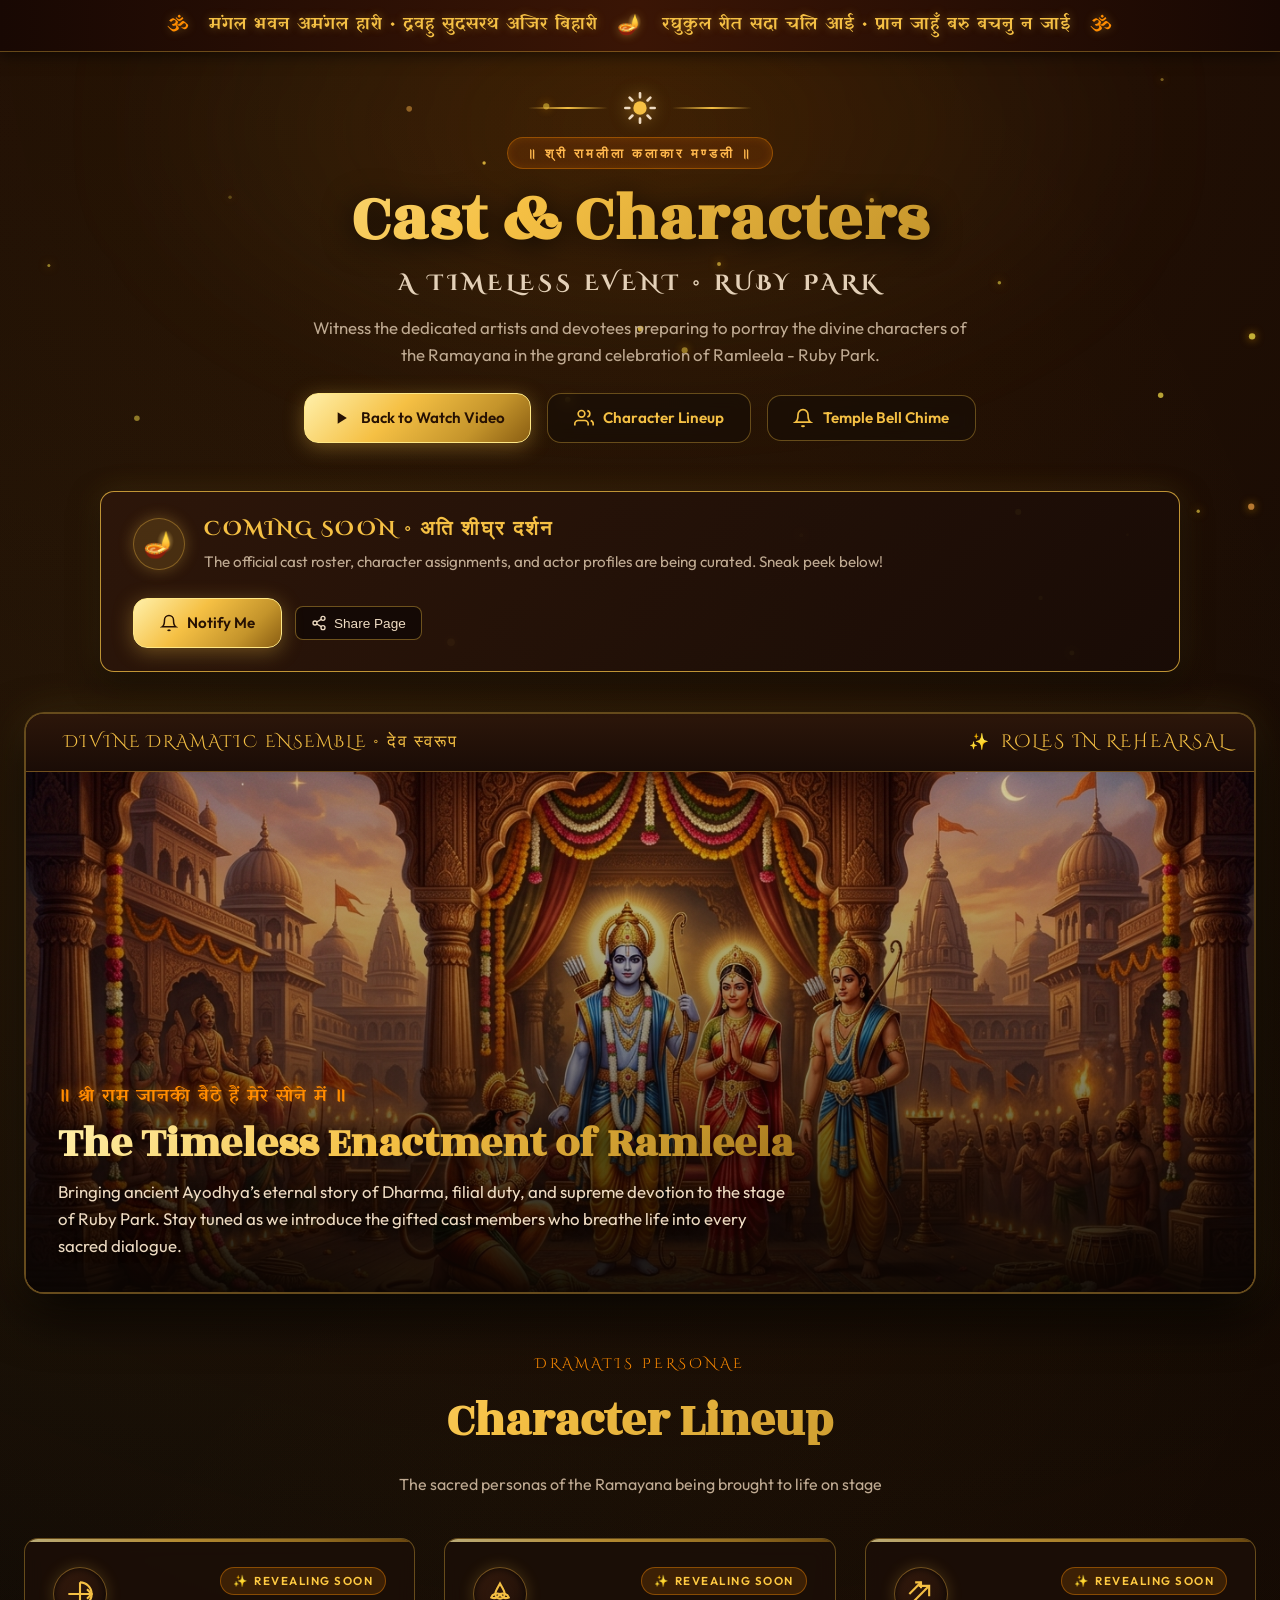
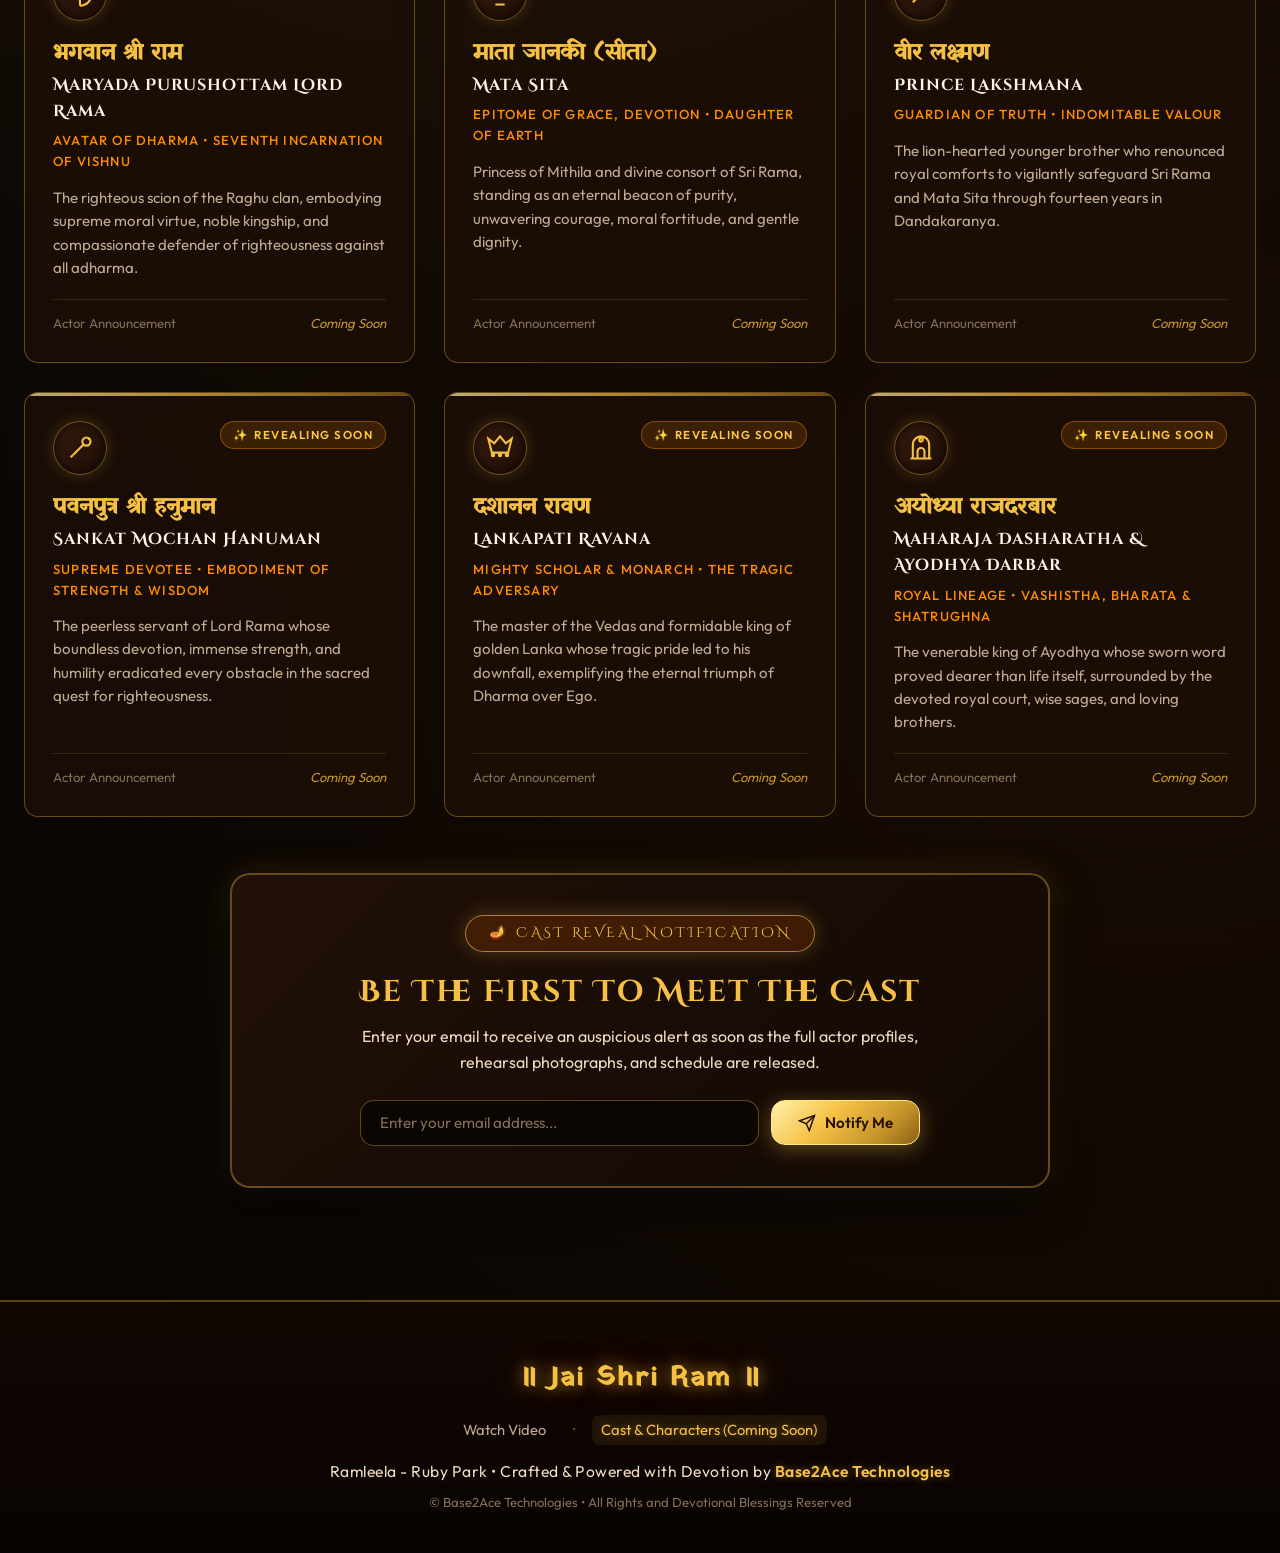
==== cast.html @ 51e4d9da "Include cast.html and cast preview teaser asset" ====
<!DOCTYPE html>
<html lang="en">
<head>
  <meta charset="UTF-8">
  <meta name="viewport" content="width=device-width, initial-scale=1.0">
  <title>Cast &amp; Characters - Coming Soon | Ramleela - Ruby Park</title>
  <meta name="description" content="Discover the divine cast and characters of Ramleela - Ruby Park. Coming soon with artist profiles, character roles, and theatrical enactments.">
  
  <!-- Google Fonts Preconnect -->
  <link rel="preconnect" href="https://fonts.googleapis.com">
  <link rel="preconnect" href="https://fonts.gstatic.com" crossorigin>
  <link href="https://fonts.googleapis.com/css2?family=Cinzel+Decorative:wght@700;900&family=Outfit:wght@300;400;500;600;700&family=Rozha+One&family=Yatra+One&display=swap" rel="stylesheet">
  
  <link rel="stylesheet" href="styles.css">
  <link rel="icon" href="data:image/svg+xml,<svg xmlns=%22http://www.w3.org/2000/svg%22 viewBox=%220 0 100 100%22><text y=%22.9em%22 font-size=%2290%22>🪔</text></svg>">
</head>
<body class="cast-page-body">

  <!-- Floating Sacred Canvas for Diya Embers & Sparkles -->
  <canvas id="particles-canvas"></canvas>
  <div class="ambient-glow"></div>

  <!-- Auspicious Vedic Top Ticker -->
  <div class="sacred-ticker-banner">
    <div class="sacred-ticker-content">
      <span class="sacred-symbol">ॐ</span>
      <span>मंगल भवन अमंगल हारी • द्रवहु सुदसरथ अजिर बिहारी</span>
      <span class="sacred-symbol">🪔</span>
      <span>रघुकुल रीत सदा चलि आई • प्रान जाहुँ बरु बचनु न जाई</span>
      <span class="sacred-symbol">ॐ</span>
    </div>
  </div>

  <!-- Main Site Header -->
  <header class="site-header" id="site-header">
    <div class="container">
      <div class="header-ornament-top">
        <span class="ornament-line"></span>
        <svg class="ornament-sun" viewBox="0 0 24 24">
          <circle cx="12" cy="12" r="5" />
          <path d="M12 1v3M12 20v3M4.22 4.22l2.12 2.12M17.66 17.66l2.12 2.12M1 12h3M20 12h3M4.22 19.78l2.12-2.12M17.66 6.34l2.12-2.12" stroke="currentColor" stroke-width="2" stroke-linecap="round"/>
        </svg>
        <span class="ornament-line"></span>
      </div>

      <div class="era-badge">॥ श्री रामलीला कलाकार मण्डली ॥</div>
      <h1 class="main-title">Cast &amp; Characters</h1>
      <h2 class="main-subtitle">A TIMELESS EVENT • RUBY PARK</h2>

      <p class="header-description">
        Witness the dedicated artists and devotees preparing to portray the divine characters of the Ramayana in the grand celebration of Ramleela - Ruby Park.
      </p>

      <div class="header-quick-actions">
        <a href="index.html" class="btn btn-primary-gold" id="btn-hero-watch" title="Back to Video Stream">
          <svg width="20" height="20" viewBox="0 0 24 24" fill="currentColor">
            <path d="M8 5v14l11-7z"/>
          </svg>
          Back to Watch Video
        </a>
        <a href="#character-grid" class="btn btn-outline-gold" id="btn-hero-characters">
          <svg width="20" height="20" viewBox="0 0 24 24" fill="none" stroke="currentColor" stroke-width="2">
            <path d="M17 21v-2a4 4 0 0 0-4-4H5a4 4 0 0 0-4 4v2"/>
            <circle cx="9" cy="7" r="4"/>
            <path d="M23 21v-2a4 4 0 0 0-3-3.87"/>
            <path d="M16 3.13a4 4 0 0 1 0 7.75"/>
          </svg>
          Character Lineup
        </a>
        <button class="btn btn-outline-gold" id="btn-temple-bell" title="Play Temple Bell Chime">
          <svg width="20" height="20" viewBox="0 0 24 24" fill="none" stroke="currentColor" stroke-width="2">
            <path d="M18 8A6 6 0 0 0 6 8c0 7-3 9-3 9h18s-3-2-3-9"/>
            <path d="M13.73 21a2 2 0 0 1-3.46 0"/>
          </svg>
          Temple Bell Chime
        </button>
      </div>
    </div>
  </header>

  <!-- Main Content Area -->
  <main class="cast-page-section">
    <div class="container">

      <!-- Coming Soon Status Callout -->
      <div class="cast-status-callout">
        <div class="cast-status-info">
          <div class="cast-status-icon">🪔</div>
          <div class="cast-status-text">
            <h3>COMING SOON • अति शीघ्र दर्शन</h3>
            <p>The official cast roster, character assignments, and actor profiles are being curated. Sneak peek below!</p>
          </div>
        </div>
        <div class="cast-status-actions">
          <a href="#notify-section" class="btn btn-primary-gold" id="btn-status-notify">
            <svg width="18" height="18" viewBox="0 0 24 24" fill="none" stroke="currentColor" stroke-width="2">
              <path d="M18 8A6 6 0 0 0 6 8c0 7-3 9-3 9h18s-3-2-3-9"/>
              <path d="M13.73 21a2 2 0 0 1-3.46 0"/>
            </svg>
            Notify Me
          </a>
          <button class="control-btn" id="btn-share-cast" title="Share Cast Page">
            <svg width="16" height="16" viewBox="0 0 24 24" fill="none" stroke="currentColor" stroke-width="2">
              <circle cx="18" cy="5" r="3"/>
              <circle cx="6" cy="12" r="3"/>
              <circle cx="18" cy="19" r="3"/>
              <line x1="8.59" y1="13.51" x2="15.42" y2="17.49"/>
              <line x1="15.41" y1="6.51" x2="8.59" y2="10.49"/>
            </svg>
            Share Page
          </button>
        </div>
      </div>

      <!-- Grand Cast Teaser Mandap Showcase -->
      <section class="cast-showcase-container">
        <!-- Mandap Carved Arch Border Top -->
        <div class="cast-showcase-header">
          <div class="cast-stage-title-wrap">
            <span class="live-dot"></span>
            <span class="cast-stage-badge">DIVINE DRAMATIC ENSEMBLE • देव स्वरूप</span>
          </div>
          <div class="mandap-badge">
            <span class="badge-sparkle">✨</span>
            <span class="mandap-title">ROLES IN REHEARSAL</span>
          </div>
        </div>

        <!-- Banner Frame with Generated Artwork -->
        <div class="cast-banner-frame">
          <img 
            src="assets/images/ramleela-cast-teaser.jpg" 
            alt="Ramleela - Ruby Park Divine Cast Presentation" 
            class="cast-hero-image"
            id="cast-hero-img"
            loading="eager"
          >
          <div class="cast-banner-overlay">
            <div class="cast-banner-content">
              <span class="cast-banner-tag">॥ श्री राम जानकी बैठे हैं मेरे सीने में ॥</span>
              <h2 class="cast-banner-heading">The Timeless Enactment of Ramleela</h2>
              <p class="cast-banner-desc">
                Bringing ancient Ayodhya’s eternal story of Dharma, filial duty, and supreme devotion to the stage of Ruby Park. Stay tuned as we introduce the gifted cast members who breathe life into every sacred dialogue.
              </p>
            </div>
          </div>
        </div>
      </section>

      <!-- Section Title for Characters -->
      <div class="section-head" id="character-grid">
        <span class="section-tag">DRAMATIS PERSONAE</span>
        <h2 class="section-title">Character Lineup</h2>
        <p class="section-subtitle">
          The sacred personas of the Ramayana being brought to life on stage
        </p>
      </div>

      <!-- Character Teaser Cards Grid -->
      <div class="character-grid">

        <!-- Character 1: Sri Rama -->
        <article class="character-card">
          <div>
            <div class="character-card-head">
              <div class="character-icon-medallion" title="Kodanda Bow &amp; Divine Sun">
                <svg width="28" height="28" viewBox="0 0 24 24" fill="none" stroke="currentColor" stroke-width="1.8">
                  <!-- Bow and Arrow -->
                  <path d="M12 2a10 10 0 0 1 0 20"/>
                  <line x1="12" y1="2" x2="12" y2="22"/>
                  <line x1="2" y1="12" x2="22" y2="12"/>
                  <polyline points="18 8 22 12 18 16"/>
                </svg>
              </div>
              <span class="character-badge-revealing">
                <span class="badge-sparkle">✨</span>
                Revealing Soon
              </span>
            </div>

            <h3 class="character-devanagari-title">भगवान श्री राम</h3>
            <h4 class="character-english-name">Maryada Purushottam Lord Rama</h4>
            <div class="character-role">Avatar of Dharma &bull; Seventh Incarnation of Vishnu</div>

            <p class="character-desc">
              The righteous scion of the Raghu clan, embodying supreme moral virtue, noble kingship, and compassionate defender of righteousness against all adharma.
            </p>
          </div>

          <div class="character-footer">
            <span>Actor Announcement</span>
            <span>Coming Soon</span>
          </div>
        </article>

        <!-- Character 2: Mata Sita -->
        <article class="character-card">
          <div>
            <div class="character-card-head">
              <div class="character-icon-medallion" title="Divine Lotus &amp; Royal Diadem">
                <svg width="28" height="28" viewBox="0 0 24 24" fill="none" stroke="currentColor" stroke-width="1.8">
                  <!-- Lotus icon -->
                  <path d="M12 3c-1.5 3-4 6-4 9a4 4 0 0 0 8 0c0-3-2.5-6-4-9z"/>
                  <path d="M12 12c-3-1-6.5 0-7.5 3 2.5 1 5.5.5 7.5-3z"/>
                  <path d="M12 12c3-1 6.5 0 7.5 3-2.5 1-5.5.5-7.5-3z"/>
                  <path d="M8 21h8"/>
                </svg>
              </div>
              <span class="character-badge-revealing">
                <span class="badge-sparkle">✨</span>
                Revealing Soon
              </span>
            </div>

            <h3 class="character-devanagari-title">माता जानकी (सीता)</h3>
            <h4 class="character-english-name">Mata Sita</h4>
            <div class="character-role">Epitome of Grace, Devotion &bull; Daughter of Earth</div>

            <p class="character-desc">
              Princess of Mithila and divine consort of Sri Rama, standing as an eternal beacon of purity, unwavering courage, moral fortitude, and gentle dignity.
            </p>
          </div>

          <div class="character-footer">
            <span>Actor Announcement</span>
            <span>Coming Soon</span>
          </div>
        </article>

        <!-- Character 3: Veer Lakshmana -->
        <article class="character-card">
          <div>
            <div class="character-card-head">
              <div class="character-icon-medallion" title="Radiant Quiver &amp; Arrows">
                <svg width="28" height="28" viewBox="0 0 24 24" fill="none" stroke="currentColor" stroke-width="1.8">
                  <!-- Twin arrows / valour -->
                  <line x1="5" y1="19" x2="19" y2="5"/>
                  <polyline points="10 5 19 5 19 14"/>
                  <line x1="2" y1="12" x2="12" y2="2"/>
                  <polyline points="7 2 12 2 12 7"/>
                </svg>
              </div>
              <span class="character-badge-revealing">
                <span class="badge-sparkle">✨</span>
                Revealing Soon
              </span>
            </div>

            <h3 class="character-devanagari-title">वीर लक्ष्मण</h3>
            <h4 class="character-english-name">Prince Lakshmana</h4>
            <div class="character-role">Guardian of Truth &bull; Indomitable Valour</div>

            <p class="character-desc">
              The lion-hearted younger brother who renounced royal comforts to vigilantly safeguard Sri Rama and Mata Sita through fourteen years in Dandakaranya.
            </p>
          </div>

          <div class="character-footer">
            <span>Actor Announcement</span>
            <span>Coming Soon</span>
          </div>
        </article>

        <!-- Character 4: Sankat Mochan Hanuman -->
        <article class="character-card">
          <div>
            <div class="character-card-head">
              <div class="character-icon-medallion" title="Gada (Sacred Mace)">
                <svg width="28" height="28" viewBox="0 0 24 24" fill="none" stroke="currentColor" stroke-width="1.8">
                  <!-- Gada mace -->
                  <line x1="6" y1="18" x2="15" y2="9"/>
                  <circle cx="17.5" cy="6.5" r="3.5"/>
                  <path d="M4 20l2-2"/>
                  <path d="M19 5l1.5-1.5"/>
                </svg>
              </div>
              <span class="character-badge-revealing">
                <span class="badge-sparkle">✨</span>
                Revealing Soon
              </span>
            </div>

            <h3 class="character-devanagari-title">पवनपुत्र श्री हनुमान</h3>
            <h4 class="character-english-name">Sankat Mochan Hanuman</h4>
            <div class="character-role">Supreme Devotee &bull; Embodiment of Strength &amp; Wisdom</div>

            <p class="character-desc">
              The peerless servant of Lord Rama whose boundless devotion, immense strength, and humility eradicated every obstacle in the sacred quest for righteousness.
            </p>
          </div>

          <div class="character-footer">
            <span>Actor Announcement</span>
            <span>Coming Soon</span>
          </div>
        </article>

        <!-- Character 5: Lankapati Ravana -->
        <article class="character-card">
          <div>
            <div class="character-card-head">
              <div class="character-icon-medallion" title="Crown &amp; Ten Heads of Power">
                <svg width="28" height="28" viewBox="0 0 24 24" fill="none" stroke="currentColor" stroke-width="1.8">
                  <!-- Crown -->
                  <path d="M2 4l3 12h14l3-12-5 4-5-6-5 6-5-4z"/>
                  <circle cx="12" cy="18" r="1"/>
                  <circle cx="6" cy="18" r="1"/>
                  <circle cx="18" cy="18" r="1"/>
                </svg>
              </div>
              <span class="character-badge-revealing">
                <span class="badge-sparkle">✨</span>
                Revealing Soon
              </span>
            </div>

            <h3 class="character-devanagari-title">दशानन रावण</h3>
            <h4 class="character-english-name">Lankapati Ravana</h4>
            <div class="character-role">Mighty Scholar &amp; Monarch &bull; The Tragic Adversary</div>

            <p class="character-desc">
              The master of the Vedas and formidable king of golden Lanka whose tragic pride led to his downfall, exemplifying the eternal triumph of Dharma over Ego.
            </p>
          </div>

          <div class="character-footer">
            <span>Actor Announcement</span>
            <span>Coming Soon</span>
          </div>
        </article>

        <!-- Character 6: Maharaja Dasharatha & Ayodhya Darbar -->
        <article class="character-card">
          <div>
            <div class="character-card-head">
              <div class="character-icon-medallion" title="Ayodhya Throne &amp; Sages">
                <svg width="28" height="28" viewBox="0 0 24 24" fill="none" stroke="currentColor" stroke-width="1.8">
                  <!-- Throne / Palace arch -->
                  <path d="M3 21h18"/>
                  <path d="M5 21V9a7 7 0 0 1 14 0v12"/>
                  <path d="M9 21v-6a3 3 0 0 1 6 0v6"/>
                  <circle cx="12" cy="5" r="1.5"/>
                </svg>
              </div>
              <span class="character-badge-revealing">
                <span class="badge-sparkle">✨</span>
                Revealing Soon
              </span>
            </div>

            <h3 class="character-devanagari-title">अयोध्या राजदरबार</h3>
            <h4 class="character-english-name">Maharaja Dasharatha &amp; Ayodhya Darbar</h4>
            <div class="character-role">Royal Lineage &bull; Vashistha, Bharata &amp; Shatrughna</div>

            <p class="character-desc">
              The venerable king of Ayodhya whose sworn word proved dearer than life itself, surrounded by the devoted royal court, wise sages, and loving brothers.
            </p>
          </div>

          <div class="character-footer">
            <span>Actor Announcement</span>
            <span>Coming Soon</span>
          </div>
        </article>

      </div>

      <!-- Stay Tuned & Notify Card -->
      <section class="cast-notify-section" id="notify-section">
        <div class="coming-soon-pill">
          <span class="badge-sparkle">🪔</span>
          CAST REVEAL NOTIFICATION
        </div>
        <h3 class="notify-title">Be The First To Meet The Cast</h3>
        <p class="notify-desc">
          Enter your email to receive an auspicious alert as soon as the full actor profiles, rehearsal photographs, and schedule are released.
        </p>

        <form class="notify-form" id="cast-notify-form">
          <input 
            type="email" 
            class="notify-input" 
            id="notify-email" 
            placeholder="Enter your email address..." 
            required
            aria-label="Email address for notification"
          >
          <button type="submit" class="btn btn-primary-gold" id="btn-submit-notify">
            <svg width="18" height="18" viewBox="0 0 24 24" fill="none" stroke="currentColor" stroke-width="2">
              <line x1="22" y1="2" x2="11" y2="13"/>
              <polygon points="22 2 15 22 11 13 2 9 22 2"/>
            </svg>
            Notify Me
          </button>
        </form>
      </section>

    </div>
  </main>

  <!-- Site Footer -->
  <footer class="site-footer">
    <div class="container">
      <div class="footer-shloka">
        ॥ Jai Shri Ram ॥
      </div>
      <div class="footer-links">
        <a href="index.html" class="footer-link">Watch Video</a>
        <span class="footer-link-divider">•</span>
        <a href="cast.html" class="footer-link active">Cast &amp; Characters (Coming Soon)</a>
      </div>
      <p class="footer-credits">
        Ramleela - Ruby Park • Crafted &amp; Powered with Devotion by <span class="footer-brand">Base2Ace Technologies</span>
      </p>
      <p class="footer-copyright">
        © Base2Ace Technologies • All Rights and Devotional Blessings Reserved
      </p>
    </div>
  </footer>

  <!-- Toast Feedback Popup -->
  <div class="toast-feedback" id="toast-feedback" role="alert" aria-live="assertive">
    <span class="toast-icon">🙏</span>
    <span class="toast-text" id="toast-message">Dhanyawad! You will be notified when the cast is announced.</span>
  </div>

  <script src="script.js"></script>
</body>
</html>
---- styles.css ----
/* ==========================================================================
   ANCIENT AYODHYA & RAMAYANA ERA THEME
   Visual Design System: Golden Vedic Temple, Sacred Saffron & Ancient Sandstone
   ========================================================================== */

@import url('https://fonts.googleapis.com/css2?family=Cinzel+Decorative:wght@700;900&family=Outfit:wght@300;400;500;600;700&family=Rozha+One&family=Yatra+One&display=swap');

:root {
  --font-divine: 'Rozha One', serif;
  --font-ancient: 'Cinzel Decorative', serif;
  --font-vedic: 'Yatra One', cursive;
  --font-body: 'Outfit', -apple-system, BlinkMacSystemFont, sans-serif;

  /* Color Palette */
  --bg-dark: #080503;
  --bg-deep: #0f0805;
  --bg-surface: #180d07;
  --bg-card: rgba(28, 15, 8, 0.85);
  --bg-card-hover: rgba(42, 22, 12, 0.95);

  --gold-glow: #ffd966;
  --gold-pure: #f5c044;
  --gold-deep: #c4942b;
  --gold-dark: #7a5814;
  --gold-grad: linear-gradient(135deg, #fff0aa 0%, #f5c044 40%, #c4942b 75%, #8a5e12 100%);
  --gold-grad-soft: linear-gradient(180deg, rgba(245, 192, 68, 0.15) 0%, rgba(196, 148, 43, 0.05) 100%);

  --saffron-bright: #ff8c00;
  --saffron-deep: #d85a00;
  --saffron-grad: linear-gradient(135deg, #ff9900 0%, #e65100 100%);

  --crimson: #9e1a1a;
  --crimson-glow: #dc2626;

  --text-divine: #fff5e4;
  --text-primary: #eedbc2;
  --text-secondary: #bfaa92;
  --text-muted: #826f58;

  --border-gold: rgba(245, 192, 68, 0.35);
  --border-gold-bright: rgba(245, 192, 68, 0.75);

  --shadow-gold: 0 10px 30px -10px rgba(245, 192, 68, 0.25);
  --shadow-divine: 0 0 50px rgba(255, 140, 0, 0.2);

  --radius-sm: 8px;
  --radius-md: 14px;
  --radius-lg: 20px;
  --radius-full: 9999px;

  --transition-fast: 0.2s cubic-bezier(0.4, 0, 0.2, 1);
  --transition-normal: 0.35s cubic-bezier(0.4, 0, 0.2, 1);
  --transition-slow: 0.6s cubic-bezier(0.16, 1, 0.3, 1);
}

/* Base Reset & Document */
*, *::before, *::after {
  box-sizing: border-box;
  margin: 0;
  padding: 0;
}

html {
  scroll-behavior: smooth;
  font-size: 16px;
  background-color: var(--bg-dark);
}

body {
  font-family: var(--font-body);
  color: var(--text-primary);
  background-color: var(--bg-dark);
  background-image: 
    radial-gradient(circle at 50% 0%, rgba(216, 90, 0, 0.15) 0%, transparent 60%),
    radial-gradient(circle at 10% 30%, rgba(245, 192, 68, 0.06) 0%, transparent 50%),
    radial-gradient(circle at 90% 70%, rgba(216, 90, 0, 0.08) 0%, transparent 50%),
    linear-gradient(rgba(10, 6, 4, 0.98), rgba(8, 5, 3, 0.99));
  min-height: 100vh;
  line-height: 1.6;
  overflow-x: hidden;
  position: relative;
}

/* Background Canvas for Diya Embers */
#particles-canvas {
  position: fixed;
  top: 0;
  left: 0;
  width: 100vw;
  height: 100vh;
  pointer-events: none;
  z-index: 0;
}

/* Ambient Sacred Glow overlay */
.ambient-glow {
  position: fixed;
  top: -10vw;
  left: 50%;
  transform: translateX(-50%);
  width: 80vw;
  height: 40vw;
  max-width: 1000px;
  background: radial-gradient(ellipse at center, rgba(255, 140, 0, 0.12) 0%, rgba(245, 192, 68, 0.04) 50%, transparent 80%);
  filter: blur(60px);
  pointer-events: none;
  z-index: 1;
}

/* Container */
.container {
  width: 100%;
  max-width: 1280px;
  margin: 0 auto;
  padding: 0 1.5rem;
  position: relative;
  z-index: 2;
}

/* ==========================================================================
   TOP SHLOKA BANNER (Sacred Vedic Chant)
   ========================================================================== */
.sacred-ticker-banner {
  background: linear-gradient(90deg, #180803 0%, #3a1505 50%, #180803 100%);
  border-bottom: 1px solid var(--border-gold);
  padding: 0.6rem 1rem;
  text-align: center;
  position: relative;
  z-index: 20;
  box-shadow: 0 2px 15px rgba(0, 0, 0, 0.6);
}

.sacred-ticker-content {
  display: flex;
  align-items: center;
  justify-content: center;
  gap: 1.2rem;
  font-family: var(--font-vedic);
  font-size: 1.05rem;
  color: var(--gold-pure);
  letter-spacing: 1px;
  text-shadow: 0 0 10px rgba(245, 192, 68, 0.4);
}

.sacred-symbol {
  color: var(--saffron-bright);
  font-size: 1.25rem;
  animation: pulseSymbol 2.5s infinite ease-in-out;
}

@keyframes pulseSymbol {
  0%, 100% { transform: scale(1); opacity: 0.8; }
  50% { transform: scale(1.2); opacity: 1; filter: drop-shadow(0 0 8px #ff9900); }
}

/* ==========================================================================
   SITE HEADER / HERO TITLE
   ========================================================================== */
.site-header {
  padding: 2.5rem 0 1.5rem;
  text-align: center;
  position: relative;
}

.header-ornament-top {
  display: flex;
  align-items: center;
  justify-content: center;
  gap: 1rem;
  margin-bottom: 0.8rem;
}

.ornament-line {
  height: 2px;
  width: 80px;
  background: linear-gradient(90deg, transparent, var(--gold-pure), transparent);
}

.ornament-sun {
  width: 32px;
  height: 32px;
  fill: var(--gold-pure);
  filter: drop-shadow(0 0 8px rgba(245, 192, 68, 0.6));
}

.era-badge {
  display: inline-block;
  font-family: var(--font-body);
  font-size: 0.8rem;
  text-transform: uppercase;
  letter-spacing: 3px;
  font-weight: 600;
  color: #ffb84d;
  background: rgba(216, 90, 0, 0.15);
  border: 1px solid rgba(255, 140, 0, 0.4);
  padding: 0.3rem 1.2rem;
  border-radius: var(--radius-full);
  margin-bottom: 0.75rem;
  box-shadow: inset 0 0 10px rgba(255, 140, 0, 0.15);
}

.main-title {
  font-family: var(--font-divine);
  font-size: clamp(2.4rem, 5.5vw, 4.2rem);
  line-height: 1.15;
  margin-bottom: 0.5rem;
  background: var(--gold-grad);
  -webkit-background-clip: text;
  -webkit-text-fill-color: transparent;
  filter: drop-shadow(0 4px 15px rgba(0, 0, 0, 0.8));
  letter-spacing: 1px;
}

.main-subtitle {
  font-family: var(--font-ancient);
  font-size: clamp(1rem, 2.2vw, 1.4rem);
  color: var(--text-primary);
  letter-spacing: 4px;
  text-transform: uppercase;
  margin-bottom: 0.8rem;
  opacity: 0.95;
}

.header-description {
  max-width: 680px;
  margin: 0 auto 1.5rem;
  font-size: 1.05rem;
  color: var(--text-secondary);
  line-height: 1.6;
}

.header-quick-actions {
  display: flex;
  align-items: center;
  justify-content: center;
  gap: 1rem;
  flex-wrap: wrap;
}

/* ==========================================================================
   BUTTONS & CONTROLS (Ancient Ornate Theme)
   ========================================================================== */
.btn {
  display: inline-flex;
  align-items: center;
  justify-content: center;
  gap: 0.6rem;
  padding: 0.75rem 1.6rem;
  border-radius: var(--radius-md);
  font-family: var(--font-body);
  font-size: 0.95rem;
  font-weight: 600;
  text-decoration: none;
  cursor: pointer;
  transition: all var(--transition-normal);
  border: none;
  outline: none;
  position: relative;
  overflow: hidden;
}

.btn-primary-gold {
  background: var(--gold-grad);
  color: #261103;
  box-shadow: 0 4px 20px rgba(245, 192, 68, 0.35);
  border: 1px solid #ffe885;
}

.btn-primary-gold:hover {
  transform: translateY(-2px);
  box-shadow: 0 8px 25px rgba(245, 192, 68, 0.55), 0 0 15px rgba(255, 230, 130, 0.6);
  filter: brightness(1.06);
}

.btn-outline-gold {
  background: rgba(24, 13, 7, 0.7);
  color: var(--gold-pure);
  border: 1px solid var(--border-gold);
  backdrop-filter: blur(8px);
}

.btn-outline-gold:hover {
  background: rgba(245, 192, 68, 0.12);
  border-color: var(--gold-pure);
  color: #fff;
  transform: translateY(-2px);
  box-shadow: 0 4px 15px rgba(245, 192, 68, 0.2);
}

.btn-icon-only {
  padding: 0.65rem;
  border-radius: var(--radius-md);
  background: rgba(24, 13, 7, 0.8);
  border: 1px solid var(--border-gold);
  color: var(--gold-pure);
  cursor: pointer;
  transition: var(--transition-fast);
}

.btn-icon-only:hover {
  background: rgba(245, 192, 68, 0.2);
  border-color: var(--gold-pure);
  transform: scale(1.08);
}

/* ==========================================================================
   VIDEO PAVILION (दिव्य वीडियो मण्डप) - HERO FOCUS
   ========================================================================== */
.video-section {
  padding: 1.5rem 0 3.5rem;
  position: relative;
}

.video-pavilion-container {
  background: var(--bg-surface);
  border-radius: var(--radius-lg);
  border: 2px solid var(--border-gold);
  box-shadow: 
    0 20px 50px rgba(0, 0, 0, 0.9),
    0 0 40px rgba(245, 192, 68, 0.15),
    inset 0 0 30px rgba(0, 0, 0, 0.8);
  position: relative;
  overflow: hidden;
  transition: all var(--transition-normal);
}

/* Ancient Carved Arch Border Top */
.mandap-toran-top {
  background: linear-gradient(180deg, #2c160a 0%, #1a0c06 100%);
  border-bottom: 1px solid var(--border-gold);
  padding: 0.85rem 1.5rem;
  display: flex;
  align-items: center;
  justify-content: space-between;
  flex-wrap: wrap;
  gap: 1rem;
}

.mandap-badge {
  display: flex;
  align-items: center;
  gap: 0.75rem;
}

.mandap-badge .live-dot {
  width: 10px;
  height: 10px;
  background-color: #22c55e;
  border-radius: 50%;
  box-shadow: 0 0 10px #22c55e;
  animation: liveBlink 1.8s infinite;
}

@keyframes liveBlink {
  0%, 100% { opacity: 1; transform: scale(1); }
  50% { opacity: 0.4; transform: scale(0.85); }
}

.mandap-title {
  font-family: var(--font-ancient);
  font-size: 1.1rem;
  color: var(--gold-pure);
  letter-spacing: 2px;
}

.mandap-controls {
  display: flex;
  align-items: center;
  gap: 0.6rem;
  flex-wrap: wrap;
}

.control-btn {
  display: inline-flex;
  align-items: center;
  gap: 0.45rem;
  padding: 0.5rem 0.95rem;
  border-radius: var(--radius-sm);
  background: rgba(18, 9, 5, 0.85);
  border: 1px solid rgba(245, 192, 68, 0.4);
  color: var(--text-primary);
  font-size: 0.85rem;
  font-weight: 500;
  cursor: pointer;
  transition: all var(--transition-fast);
}

.control-btn:hover {
  background: rgba(245, 192, 68, 0.2);
  border-color: var(--gold-pure);
  color: #fff;
  transform: translateY(-1px);
}

.control-btn.btn-fullscreen {
  background: var(--gold-grad);
  color: #220e03;
  font-weight: 700;
  border-color: #ffe685;
}

.control-btn.btn-fullscreen:hover {
  box-shadow: 0 0 15px rgba(245, 192, 68, 0.7);
}

/* Video Stage Area */
.video-frame-wrapper {
  position: relative;
  width: 100%;
  aspect-ratio: 16 / 9;
  background-color: #000000;
  overflow: hidden;
}

.custom-video-stream {
  width: 100%;
  height: 100%;
  border: none;
  object-fit: contain;
  background-color: #000000;
  display: block;
}

/* ==========================================================================
   ETHNIC THIN FRAME (वैदिक स्वर्ण चौखट) - RAMAYANA ERA ORNAMENTATION
   ========================================================================== */
.ethnic-video-frame {
  position: absolute;
  top: 0;
  left: 0;
  right: 0;
  bottom: 50px; /* Leaves bottom player controls outside the frame */
  pointer-events: none !important;
  z-index: 25;
  box-sizing: border-box;
  overflow: hidden;
  transition: all var(--transition-normal);
}

/* Outer Bold Burnished Gold Border - Layered Royal Vedic Molding */
.ethnic-video-frame::before {
  content: '';
  position: absolute;
  inset: 6px;
  border: 5px solid #f5c044;
  outline: 2px solid rgba(255, 230, 120, 0.95);
  outline-offset: 3px;
  border-radius: 4px;
  box-shadow: 
    inset 0 0 25px rgba(245, 192, 68, 0.4),
    0 0 20px rgba(245, 192, 68, 0.55),
    0 0 10px rgba(0, 0, 0, 0.95);
  transition: all var(--transition-normal);
}

/* Inner Dotted / Beaded Vedic Sacred Thread */
.ethnic-video-frame::after {
  content: '';
  position: absolute;
  inset: 16px;
  border: 2.5px dashed rgba(245, 192, 68, 0.9);
  border-radius: 2px;
  transition: all var(--transition-normal);
}

.video-pavilion-container:hover .ethnic-video-frame::before {
  border-color: #ffe585;
  outline-color: #ffd966;
  box-shadow: 
    inset 0 0 35px rgba(245, 192, 68, 0.5),
    0 0 28px rgba(245, 192, 68, 0.75),
    0 0 14px rgba(0, 0, 0, 0.95);
}

.video-pavilion-container:hover .ethnic-video-frame::after {
  border-color: #fff0aa;
}

/* Ornate Corner Brackets (Filigree Lotus & Vedic Scrollwork) */
.ethnic-corner {
  position: absolute;
  width: 52px;
  height: 52px;
  filter: drop-shadow(0 2px 6px rgba(0, 0, 0, 0.95));
  transition: transform var(--transition-normal), filter var(--transition-normal);
  pointer-events: none;
}

.ethnic-corner-tl {
  top: 4px;
  left: 4px;
}

.ethnic-corner-tr {
  top: 4px;
  right: 4px;
  transform: scaleX(-1);
}

.ethnic-corner-bl {
  bottom: 4px;
  left: 4px;
  transform: scaleY(-1);
}

.ethnic-corner-br {
  bottom: 4px;
  right: 4px;
  transform: scale(-1, -1);
}

.video-pavilion-container:hover .ethnic-corner {
  filter: drop-shadow(0 0 10px rgba(245, 192, 68, 0.7)) drop-shadow(0 2px 6px rgba(0, 0, 0, 0.95));
}

/* Top & Bottom Center Crests */
.ethnic-crest {
  position: absolute;
  left: 50%;
  transform: translateX(-50%);
  width: 104px;
  height: 25px;
  display: flex;
  align-items: center;
  justify-content: center;
  filter: drop-shadow(0 2px 6px rgba(0, 0, 0, 0.95));
  pointer-events: none;
  transition: all var(--transition-normal);
}

.ethnic-crest svg {
  width: 100%;
  height: 100%;
}

.ethnic-crest-top {
  top: 3px;
}

.ethnic-crest-bottom {
  bottom: 3px;
}

.video-pavilion-container:hover .ethnic-crest {
  filter: drop-shadow(0 0 8px rgba(245, 192, 68, 0.55)) drop-shadow(0 2px 6px rgba(0, 0, 0, 0.95));
}

/* Big Sacred Play Overlay */
.video-play-overlay {
  position: absolute;
  inset: 0;
  background: radial-gradient(circle at center, rgba(35, 18, 9, 0.45) 0%, rgba(10, 5, 2, 0.88) 100%);
  display: flex;
  flex-direction: column;
  align-items: center;
  justify-content: center;
  gap: 1.25rem;
  z-index: 10;
  transition: opacity 0.35s ease, visibility 0.35s ease;
  cursor: pointer;
}

.video-play-overlay.hidden {
  opacity: 0;
  visibility: hidden;
  pointer-events: none;
}

.big-sacred-play-btn {
  width: 90px;
  height: 90px;
  border-radius: 50%;
  background: var(--gold-grad);
  border: 3px solid #fff5cc;
  box-shadow: 0 0 35px rgba(245, 192, 68, 0.7), 0 0 60px rgba(255, 120, 0, 0.4);
  display: flex;
  align-items: center;
  justify-content: center;
  cursor: pointer;
  transition: transform var(--transition-normal), box-shadow var(--transition-normal);
  outline: none;
}

.big-sacred-play-btn svg {
  width: 42px;
  height: 42px;
  fill: #241103;
  margin-left: 5px;
}

.big-sacred-play-btn:hover {
  transform: scale(1.12);
  box-shadow: 0 0 50px rgba(245, 192, 68, 0.95), 0 0 80px rgba(255, 120, 0, 0.6);
}

.overlay-stream-text {
  font-family: var(--font-vedic);
  font-size: 1.3rem;
  color: var(--gold-pure);
  text-shadow: 0 0 10px rgba(0, 0, 0, 0.9), 0 0 20px rgba(245, 192, 68, 0.6);
  display: flex;
  align-items: center;
  gap: 0.75rem;
}

.stream-pulse-dot {
  width: 12px;
  height: 12px;
  border-radius: 50%;
  background-color: #22c55e;
  box-shadow: 0 0 12px #22c55e;
  animation: liveBlink 1.5s infinite;
}

.overlay-sub-hint {
  font-family: var(--font-body);
  font-size: 0.85rem;
  color: var(--text-secondary);
  letter-spacing: 1px;
  background: rgba(0, 0, 0, 0.65);
  padding: 0.4rem 1.1rem;
  border-radius: var(--radius-full);
  border: 1px solid rgba(245, 192, 68, 0.35);
  box-shadow: 0 4px 15px rgba(0, 0, 0, 0.5);
  margin-top: 0.35rem;
  display: inline-flex;
  align-items: center;
  gap: 0.4rem;
  backdrop-filter: blur(4px);
}

/* Mandap Footer / Quick Help */
.mandap-footer {
  background: #140a05;
  padding: 0.9rem 1.5rem;
  border-top: 1px solid rgba(245, 192, 68, 0.2);
  display: flex;
  align-items: center;
  justify-content: space-between;
  flex-wrap: wrap;
  gap: 1rem;
  font-size: 0.88rem;
  color: var(--text-secondary);
}

.video-tips {
  display: flex;
  align-items: center;
  gap: 0.5rem;
}

.kbd-shortcut {
  display: inline-block;
  padding: 0.15rem 0.45rem;
  background: rgba(0, 0, 0, 0.6);
  border: 1px solid rgba(245, 192, 68, 0.3);
  border-radius: 4px;
  font-family: monospace;
  font-size: 0.8rem;
  color: var(--gold-pure);
}

.direct-drive-link {
  color: #ffaa33;
  text-decoration: none;
  display: inline-flex;
  align-items: center;
  gap: 0.35rem;
  transition: color var(--transition-fast);
}

.direct-drive-link:hover {
  color: #ffd966;
  text-decoration: underline;
}

/* ==========================================================================
   FULLSCREEN THEATER & CINEMA MODE (HTML5 Fullscreen styling)
   ========================================================================== */
.video-pavilion-container:fullscreen,
.video-pavilion-container:-webkit-full-screen {
  width: 100vw !important;
  height: 100vh !important;
  max-width: 100vw !important;
  max-height: 100vh !important;
  border-radius: 0 !important;
  border: none !important;
  display: flex !important;
  flex-direction: column !important;
  background: #080402 !important;
  overflow: hidden !important;
  margin: 0 !important;
  padding: 0 !important;
  z-index: 999999 !important;
}

/* Top Banner is OUTSIDE the frame at the top */
.video-pavilion-container:fullscreen .mandap-toran-top,
.video-pavilion-container:-webkit-full-screen .mandap-toran-top {
  position: relative !important;
  top: auto !important;
  left: auto !important;
  right: auto !important;
  flex: 0 0 auto !important;
  width: 100% !important;
  z-index: 30 !important;
  background: linear-gradient(180deg, #241208 0%, #150904 100%) !important;
  border-bottom: 2px solid var(--border-gold) !important;
  opacity: 1 !important;
  padding: 0.75rem 2rem !important;
  box-shadow: 0 4px 20px rgba(0, 0, 0, 0.85) !important;
}

/* Video Frame Wrapper occupies remaining viewport below top banner */
.video-pavilion-container:fullscreen .video-frame-wrapper,
.video-pavilion-container:-webkit-full-screen .video-frame-wrapper {
  position: relative !important;
  inset: auto !important;
  flex: 1 1 auto !important;
  width: 100% !important;
  height: calc(100vh - 54px) !important;
  max-height: calc(100vh - 54px) !important;
  display: flex !important;
  align-items: center !important;
  justify-content: center !important;
  background: #000000 !important;
  overflow: hidden !important;
  z-index: 1 !important;
}

/* Ethnic frame ONLY encompasses the video; bottom controls & top banner are outside */
.video-pavilion-container:fullscreen .ethnic-video-frame,
.video-pavilion-container:-webkit-full-screen .ethnic-video-frame {
  position: absolute !important;
  top: 0 !important;
  left: 0 !important;
  right: 0 !important;
  bottom: 58px !important; /* Bottom player controls are completely outside the frame */
}

.video-pavilion-container:fullscreen .ethnic-video-frame::before,
.video-pavilion-container:-webkit-full-screen .ethnic-video-frame::before {
  inset: 6px !important;
  border-width: 5px !important;
  outline-width: 2px !important;
  outline-offset: 3px !important;
}

.video-pavilion-container:fullscreen .ethnic-video-frame::after,
.video-pavilion-container:-webkit-full-screen .ethnic-video-frame::after {
  inset: 18px !important;
  border-width: 2.5px !important;
}

.video-pavilion-container:fullscreen .ethnic-corner,
.video-pavilion-container:-webkit-full-screen .ethnic-corner {
  width: 58px !important;
  height: 58px !important;
}

.video-pavilion-container:fullscreen .ethnic-corner-tl,
.video-pavilion-container:-webkit-full-screen .ethnic-corner-tl {
  top: 4px !important;
  left: 4px !important;
}

.video-pavilion-container:fullscreen .ethnic-corner-tr,
.video-pavilion-container:-webkit-full-screen .ethnic-corner-tr {
  top: 4px !important;
  right: 4px !important;
}

.video-pavilion-container:fullscreen .ethnic-corner-bl,
.video-pavilion-container:-webkit-full-screen .ethnic-corner-bl {
  bottom: 4px !important;
  left: 4px !important;
}

.video-pavilion-container:fullscreen .ethnic-corner-br,
.video-pavilion-container:-webkit-full-screen .ethnic-corner-br {
  bottom: 4px !important;
  right: 4px !important;
}

.video-pavilion-container:fullscreen .ethnic-crest,
.video-pavilion-container:-webkit-full-screen .ethnic-crest {
  width: 114px !important;
  height: 28px !important;
}

.video-pavilion-container:fullscreen .ethnic-crest-top,
.video-pavilion-container:-webkit-full-screen .ethnic-crest-top {
  top: 2px !important;
}

.video-pavilion-container:fullscreen .ethnic-crest-bottom,
.video-pavilion-container:-webkit-full-screen .ethnic-crest-bottom {
  bottom: 2px !important;
}

.video-pavilion-container:fullscreen .mandap-footer,
.video-pavilion-container:-webkit-full-screen .mandap-footer {
  display: none !important;
}

/* Theater Dim Mode (Active when user clicks "Theater Mode") */
body.theater-mode-active {
  background-color: #000000;
}

body.theater-mode-active .site-header,
body.theater-mode-active .gallery-section,
body.theater-mode-active .kanda-section,
body.theater-mode-active .diya-section,
body.theater-mode-active .site-footer,
body.theater-mode-active .sacred-ticker-banner {
  opacity: 0.15;
  filter: blur(2px);
  pointer-events: none;
  transition: all var(--transition-slow);
}

body.theater-mode-active .video-pavilion-container {
  box-shadow: 0 0 100px rgba(0, 0, 0, 1), 0 0 60px rgba(245, 192, 68, 0.4);
  transform: scale(1.02);
  z-index: 100;
}

/* ==========================================================================
   GALLERY SECTION (अयोध्या छवि दीर्घा) - Beautiful Placeholders & Image Cards
   ========================================================================== */
.gallery-section {
  padding: 3rem 0;
  position: relative;
}

.section-head {
  text-align: center;
  margin-bottom: 2.5rem;
}

.section-tag {
  display: inline-block;
  font-family: var(--font-ancient);
  font-size: 0.85rem;
  letter-spacing: 3px;
  color: var(--saffron-bright);
  text-transform: uppercase;
  margin-bottom: 0.5rem;
}

.section-title {
  font-family: var(--font-divine);
  font-size: clamp(2rem, 4vw, 3rem);
  background: var(--gold-grad);
  -webkit-background-clip: text;
  -webkit-text-fill-color: transparent;
  margin-bottom: 0.75rem;
}

.section-subtitle {
  max-width: 650px;
  margin: 0 auto;
  font-size: 1rem;
  color: var(--text-secondary);
}

/* Image Manager Bar (Notice & In-browser replacer helper) */
.gallery-toolbar {
  background: rgba(30, 16, 9, 0.7);
  border: 1px dashed var(--border-gold);
  border-radius: var(--radius-md);
  padding: 1rem 1.5rem;
  margin-bottom: 2rem;
  display: flex;
  align-items: center;
  justify-content: space-between;
  flex-wrap: wrap;
  gap: 1rem;
}

.toolbar-info {
  display: flex;
  align-items: center;
  gap: 0.85rem;
  color: var(--text-primary);
  font-size: 0.92rem;
}

.toolbar-info svg {
  color: var(--gold-pure);
  flex-shrink: 0;
}

.toolbar-actions {
  display: flex;
  align-items: center;
  gap: 0.75rem;
  flex-wrap: wrap;
}

/* Gallery Grid */
.gallery-grid {
  display: grid;
  grid-template-columns: repeat(auto-fill, minmax(360px, 1fr));
  gap: 1.75rem;
}

.gallery-card {
  background: var(--bg-card);
  border-radius: var(--radius-md);
  border: 1px solid var(--border-gold);
  overflow: hidden;
  transition: all var(--transition-normal);
  position: relative;
  display: flex;
  flex-direction: column;
  box-shadow: 0 8px 25px rgba(0, 0, 0, 0.5);
}

.gallery-card:hover {
  transform: translateY(-6px);
  border-color: var(--gold-pure);
  box-shadow: 0 15px 35px rgba(0, 0, 0, 0.7), 0 0 25px rgba(245, 192, 68, 0.25);
}

.gallery-card-img-wrapper {
  position: relative;
  width: 100%;
  aspect-ratio: 16 / 10;
  overflow: hidden;
  background-color: #120703;
  cursor: pointer;
}

.gallery-card-img-wrapper img {
  width: 100%;
  height: 100%;
  object-fit: cover;
  transition: transform var(--transition-slow);
  display: block;
}

.gallery-card:hover .gallery-card-img-wrapper img {
  transform: scale(1.05);
}

/* Image Card Overlay */
.card-hover-overlay {
  position: absolute;
  inset: 0;
  background: linear-gradient(180deg, rgba(14, 7, 3, 0.1) 0%, rgba(14, 7, 3, 0.8) 100%);
  opacity: 0;
  display: flex;
  align-items: center;
  justify-content: center;
  gap: 0.8rem;
  transition: opacity var(--transition-fast);
}

.gallery-card-img-wrapper:hover .card-hover-overlay {
  opacity: 1;
}

.overlay-btn {
  padding: 0.6rem 1rem;
  border-radius: var(--radius-sm);
  font-size: 0.85rem;
  font-weight: 600;
  display: inline-flex;
  align-items: center;
  gap: 0.4rem;
  cursor: pointer;
  border: none;
  background: var(--gold-grad);
  color: #241103;
  box-shadow: 0 4px 15px rgba(0, 0, 0, 0.5);
  transition: transform var(--transition-fast);
}

.overlay-btn:hover {
  transform: scale(1.05);
}

.overlay-btn.btn-replace {
  background: rgba(18, 9, 5, 0.9);
  color: var(--gold-pure);
  border: 1px solid var(--border-gold);
}

.gallery-card-body {
  padding: 1.25rem 1.4rem;
  display: flex;
  flex-direction: column;
  flex-grow: 1;
}

.card-devanagari-title {
  font-family: var(--font-divine);
  font-size: 1.25rem;
  color: var(--gold-pure);
  margin-bottom: 0.25rem;
  letter-spacing: 0.5px;
}

.card-english-title {
  font-family: var(--font-ancient);
  font-size: 0.9rem;
  color: var(--text-primary);
  letter-spacing: 1.5px;
  text-transform: uppercase;
  margin-bottom: 0.6rem;
}

.card-desc {
  font-size: 0.9rem;
  color: var(--text-secondary);
  line-height: 1.5;
  margin-bottom: 1rem;
  flex-grow: 1;
}

.card-footer {
  display: flex;
  align-items: center;
  justify-content: space-between;
  border-top: 1px solid rgba(245, 192, 68, 0.15);
  padding-top: 0.75rem;
  font-size: 0.8rem;
  color: var(--text-muted);
}

.placeholder-badge {
  display: inline-flex;
  align-items: center;
  gap: 0.35rem;
  padding: 0.2rem 0.6rem;
  border-radius: 4px;
  background: rgba(245, 192, 68, 0.1);
  color: #ffc955;
  font-family: monospace;
  font-size: 0.75rem;
}

/* ==========================================================================
   IMAGE REPLACEMENT INSTRUCTION MODAL / ACCORDION
   ========================================================================== */
.instruction-guide-card {
  margin-top: 2.5rem;
  background: linear-gradient(135deg, rgba(32, 17, 9, 0.9) 0%, rgba(18, 9, 5, 0.95) 100%);
  border: 1px solid var(--border-gold);
  border-radius: var(--radius-lg);
  padding: 1.75rem;
  box-shadow: 0 10px 30px rgba(0, 0, 0, 0.6);
}

.guide-title {
  font-family: var(--font-ancient);
  font-size: 1.15rem;
  color: var(--gold-pure);
  letter-spacing: 1px;
  margin-bottom: 0.75rem;
  display: flex;
  align-items: center;
  gap: 0.6rem;
}

.guide-steps {
  display: grid;
  grid-template-columns: repeat(auto-fit, minmax(240px, 1fr));
  gap: 1.25rem;
  margin-top: 1rem;
}

.step-card {
  background: rgba(12, 6, 3, 0.6);
  border: 1px solid rgba(245, 192, 68, 0.2);
  border-radius: var(--radius-sm);
  padding: 1rem;
}

.step-num {
  display: inline-flex;
  align-items: center;
  justify-content: center;
  width: 26px;
  height: 26px;
  background: var(--gold-pure);
  color: #210d02;
  font-weight: 700;
  border-radius: 50%;
  font-size: 0.85rem;
  margin-bottom: 0.5rem;
}

.step-card h4 {
  font-size: 0.95rem;
  color: var(--text-divine);
  margin-bottom: 0.35rem;
}

.step-card p {
  font-size: 0.85rem;
  color: var(--text-secondary);
  line-height: 1.45;
}

.step-card code {
  color: #ffbe44;
  background: rgba(0, 0, 0, 0.5);
  padding: 0.15rem 0.35rem;
  border-radius: 3px;
  font-size: 0.8rem;
}

/* ==========================================================================
   RAMAYANA CHRONICLES SECTION (रामायण कांड)
   ========================================================================== */
.kanda-section {
  padding: 3rem 0;
  position: relative;
}

.kanda-grid {
  display: grid;
  grid-template-columns: repeat(auto-fill, minmax(170px, 1fr));
  gap: 1rem;
}

.kanda-card {
  background: rgba(22, 11, 6, 0.7);
  border: 1px solid rgba(245, 192, 68, 0.2);
  border-radius: var(--radius-md);
  padding: 1.2rem 1rem;
  text-align: center;
  transition: all var(--transition-fast);
}

.kanda-card:hover {
  background: rgba(35, 18, 10, 0.95);
  border-color: var(--gold-pure);
  transform: translateY(-4px);
  box-shadow: 0 8px 20px rgba(0, 0, 0, 0.6);
}

.kanda-num {
  font-size: 0.75rem;
  font-family: var(--font-ancient);
  color: var(--saffron-bright);
  letter-spacing: 2px;
  text-transform: uppercase;
  margin-bottom: 0.3rem;
}

.kanda-name-hi {
  font-family: var(--font-divine);
  font-size: 1.3rem;
  color: var(--gold-pure);
  margin-bottom: 0.2rem;
}

.kanda-name-en {
  font-size: 0.82rem;
  color: var(--text-secondary);
}

/* ==========================================================================
   INTERACTIVE DIYA LIGHTING SECTION (दीप प्रज्ज्वलन)
   ========================================================================== */
.diya-section {
  padding: 3.5rem 0;
  text-align: center;
}

.diya-box {
  background: radial-gradient(circle at center, rgba(38, 19, 10, 0.95) 0%, rgba(16, 8, 4, 0.95) 100%);
  border: 2px solid var(--border-gold);
  border-radius: var(--radius-lg);
  padding: 3rem 2rem;
  max-width: 760px;
  margin: 0 auto;
  position: relative;
  box-shadow: 0 15px 40px rgba(0, 0, 0, 0.8), 0 0 30px rgba(255, 140, 0, 0.15);
}

.big-interactive-diya {
  cursor: pointer;
  display: inline-block;
  margin: 1.5rem 0;
  transition: transform var(--transition-normal);
  filter: drop-shadow(0 0 20px rgba(255, 140, 0, 0.5));
}

.big-interactive-diya:hover {
  transform: scale(1.08);
}

.diya-counter {
  font-family: var(--font-vedic);
  font-size: 2.2rem;
  color: var(--gold-pure);
  text-shadow: 0 0 15px rgba(245, 192, 68, 0.6);
  margin-bottom: 0.5rem;
}

.diya-note {
  font-size: 0.95rem;
  color: var(--text-secondary);
}

/* ==========================================================================
   LIGHTBOX MODAL (Full Resolution Image Viewer)
   ========================================================================== */
.lightbox-modal {
  position: fixed;
  inset: 0;
  background: rgba(6, 3, 2, 0.94);
  backdrop-filter: blur(12px);
  z-index: 9999;
  display: none;
  align-items: center;
  justify-content: center;
  padding: 2rem;
  opacity: 0;
  transition: opacity var(--transition-normal);
}

.lightbox-modal.active {
  display: flex;
  opacity: 1;
}

.lightbox-content {
  position: relative;
  max-width: 1000px;
  width: 100%;
  max-height: 90vh;
  display: flex;
  flex-direction: column;
  align-items: center;
}

.lightbox-img-wrapper {
  position: relative;
  max-height: 75vh;
  width: 100%;
  display: flex;
  justify-content: center;
}

.lightbox-img-wrapper img {
  max-height: 75vh;
  max-width: 100%;
  border-radius: var(--radius-md);
  border: 2px solid var(--border-gold);
  box-shadow: 0 10px 40px rgba(0, 0, 0, 0.9);
  object-fit: contain;
}

.lightbox-caption {
  margin-top: 1rem;
  text-align: center;
}

.lightbox-caption h3 {
  font-family: var(--font-divine);
  font-size: 1.5rem;
  color: var(--gold-pure);
  margin-bottom: 0.25rem;
}

.lightbox-caption p {
  color: var(--text-secondary);
  font-size: 0.95rem;
}

.lightbox-close-btn {
  position: absolute;
  top: -45px;
  right: 0;
  background: none;
  border: none;
  color: var(--gold-pure);
  cursor: pointer;
  padding: 0.5rem;
  transition: transform var(--transition-fast);
}

.lightbox-close-btn:hover {
  transform: scale(1.2);
}

.lightbox-nav-btn {
  position: absolute;
  top: 50%;
  transform: translateY(-50%);
  background: rgba(26, 13, 7, 0.85);
  border: 1px solid var(--border-gold);
  color: var(--gold-pure);
  width: 48px;
  height: 48px;
  border-radius: 50%;
  display: flex;
  align-items: center;
  justify-content: center;
  cursor: pointer;
  transition: all var(--transition-fast);
}

.lightbox-nav-btn:hover {
  background: var(--gold-pure);
  color: #1a0c06;
}

.lightbox-prev { left: -60px; }
.lightbox-next { right: -60px; }

/* ==========================================================================
   SITE FOOTER
   ========================================================================== */
.site-footer {
  border-top: 2px solid var(--border-gold);
  background: linear-gradient(180deg, #120703 0%, #080302 100%);
  padding: 3.5rem 0 2.5rem;
  text-align: center;
  position: relative;
  z-index: 2;
}

.footer-shloka {
  font-family: var(--font-vedic);
  font-size: 1.65rem;
  font-weight: 700;
  color: var(--gold-pure);
  letter-spacing: 2px;
  margin-bottom: 0.9rem;
  text-shadow: 0 0 16px rgba(245, 192, 68, 0.6), 0 0 35px rgba(255, 140, 0, 0.35);
}

.footer-credits {
  font-size: 0.98rem;
  color: var(--text-primary);
  margin-bottom: 0.5rem;
  letter-spacing: 0.5px;
}

.footer-brand {
  color: var(--gold-pure);
  font-weight: 600;
  text-shadow: 0 0 8px rgba(245, 192, 68, 0.4);
}

.footer-copyright {
  font-size: 0.82rem;
  color: var(--text-muted);
}

/* Hidden file input for client-side image replacer */
#universal-file-input {
  display: none;
}

/* Footer Navigation Links */
.footer-links {
  display: flex;
  align-items: center;
  justify-content: center;
  gap: 1rem;
  margin-bottom: 0.9rem;
  flex-wrap: wrap;
}

.footer-link {
  color: var(--text-secondary);
  text-decoration: none;
  font-size: 0.92rem;
  transition: all var(--transition-fast);
  padding: 0.2rem 0.6rem;
  border-radius: var(--radius-sm);
}

.footer-link:hover,
.footer-link.active {
  color: var(--gold-pure);
  text-shadow: 0 0 8px rgba(245, 192, 68, 0.4);
  background: rgba(245, 192, 68, 0.08);
}

.footer-link-divider {
  color: var(--border-gold);
  font-size: 0.85rem;
}

/* ==========================================================================
   CAST & CHARACTERS - COMING SOON PAGE STYLING
   ========================================================================== */
.cast-page-section {
  padding: 1.5rem 0 4rem;
  position: relative;
  z-index: 2;
}

/* Coming Soon Aura Pill */
.coming-soon-pill {
  display: inline-flex;
  align-items: center;
  gap: 0.5rem;
  font-family: var(--font-ancient);
  font-size: 0.85rem;
  letter-spacing: 2.5px;
  text-transform: uppercase;
  color: #ffca42;
  background: rgba(216, 90, 0, 0.2);
  border: 1px solid rgba(245, 192, 68, 0.6);
  padding: 0.4rem 1.4rem;
  border-radius: var(--radius-full);
  margin-bottom: 1rem;
  box-shadow: 0 0 20px rgba(245, 192, 68, 0.25);
  animation: pulsePill 3s infinite ease-in-out;
}

@keyframes pulsePill {
  0%, 100% { box-shadow: 0 0 15px rgba(245, 192, 68, 0.25); border-color: rgba(245, 192, 68, 0.5); }
  50% { box-shadow: 0 0 30px rgba(255, 140, 0, 0.45); border-color: var(--gold-pure); }
}

/* Coming Soon Announcement Callout Bar */
.cast-status-callout {
  background: linear-gradient(135deg, rgba(45, 22, 10, 0.95) 0%, rgba(25, 12, 6, 0.95) 100%);
  border: 1px solid var(--border-gold-bright);
  border-radius: var(--radius-md);
  padding: 1.4rem 2rem;
  margin: 0 auto 2.5rem;
  max-width: 1080px;
  position: relative;
  z-index: 5;
  box-shadow: 0 10px 30px rgba(0, 0, 0, 0.6), 0 0 30px rgba(245, 192, 68, 0.15);
  display: flex;
  align-items: center;
  justify-content: space-between;
  gap: 1.5rem;
  flex-wrap: wrap;
}

.cast-status-info {
  display: flex;
  align-items: center;
  gap: 1.2rem;
}

.cast-status-icon {
  width: 52px;
  height: 52px;
  border-radius: 50%;
  background: rgba(245, 192, 68, 0.15);
  border: 1px solid var(--border-gold);
  display: flex;
  align-items: center;
  justify-content: center;
  color: var(--gold-pure);
  font-size: 1.6rem;
  flex-shrink: 0;
  box-shadow: 0 0 15px rgba(245, 192, 68, 0.3);
}

.cast-status-text h3 {
  font-family: var(--font-ancient);
  font-size: 1.22rem;
  color: var(--gold-pure);
  letter-spacing: 2px;
  margin-bottom: 0.25rem;
}

.cast-status-text p {
  font-size: 0.95rem;
  color: var(--text-secondary);
}

.cast-status-actions {
  display: flex;
  align-items: center;
  gap: 0.8rem;
  flex-wrap: wrap;
}

/* Cast Hero Card (Mandap Stage Showcase) */
.cast-showcase-container {
  background: var(--bg-surface);
  border-radius: var(--radius-lg);
  border: 2px solid var(--border-gold);
  box-shadow: 
    0 20px 50px rgba(0, 0, 0, 0.9),
    0 0 40px rgba(245, 192, 68, 0.15),
    inset 0 0 30px rgba(0, 0, 0, 0.8);
  overflow: hidden;
  position: relative;
  margin-bottom: 3.5rem;
}

.cast-showcase-header {
  background: linear-gradient(180deg, #2c160a 0%, #1a0c06 100%);
  border-bottom: 1px solid var(--border-gold);
  padding: 0.9rem 1.6rem;
  display: flex;
  align-items: center;
  justify-content: space-between;
  flex-wrap: wrap;
  gap: 1rem;
}

.cast-stage-title-wrap {
  display: flex;
  align-items: center;
  gap: 0.75rem;
}

.cast-stage-badge {
  font-family: var(--font-ancient);
  font-size: 1.05rem;
  color: var(--gold-pure);
  letter-spacing: 2px;
}

.cast-banner-frame {
  position: relative;
  width: 100%;
  max-height: 520px;
  overflow: hidden;
  background: #000;
}

.cast-hero-image {
  width: 100%;
  height: 100%;
  max-height: 520px;
  object-fit: cover;
  object-position: center 25%;
  display: block;
  transition: transform 0.8s cubic-bezier(0.16, 1, 0.3, 1), filter 0.8s ease;
  filter: brightness(0.95) contrast(1.05);
}

.cast-showcase-container:hover .cast-hero-image {
  transform: scale(1.02);
  filter: brightness(1.02) contrast(1.08);
}

.cast-banner-overlay {
  position: absolute;
  inset: 0;
  background: linear-gradient(
    180deg, 
    rgba(15, 8, 4, 0.15) 0%, 
    rgba(15, 8, 4, 0.45) 55%, 
    rgba(10, 5, 2, 0.95) 100%
  );
  display: flex;
  flex-direction: column;
  justify-content: flex-end;
  padding: 2.5rem 2rem 2rem;
  pointer-events: none;
}

.cast-banner-content {
  max-width: 820px;
  pointer-events: auto;
}

.cast-banner-tag {
  display: inline-block;
  font-family: var(--font-vedic);
  color: var(--saffron-bright);
  font-size: 1.15rem;
  letter-spacing: 1px;
  margin-bottom: 0.4rem;
  text-shadow: 0 0 10px rgba(255, 140, 0, 0.6);
}

.cast-banner-heading {
  font-family: var(--font-divine);
  font-size: clamp(1.8rem, 3.5vw, 2.7rem);
  line-height: 1.2;
  margin-bottom: 0.6rem;
  background: var(--gold-grad);
  -webkit-background-clip: text;
  -webkit-text-fill-color: transparent;
  filter: drop-shadow(0 2px 10px rgba(0, 0, 0, 0.9));
}

.cast-banner-desc {
  font-size: 1.05rem;
  color: var(--text-primary);
  line-height: 1.6;
  text-shadow: 0 2px 8px rgba(0, 0, 0, 0.9);
  max-width: 740px;
}

/* Character Teasers Grid */
.character-grid {
  display: grid;
  grid-template-columns: repeat(auto-fill, minmax(330px, 1fr));
  gap: 1.8rem;
  margin-bottom: 3.5rem;
}

.character-card {
  background: var(--bg-card);
  border-radius: var(--radius-md);
  border: 1px solid var(--border-gold);
  padding: 1.75rem;
  position: relative;
  overflow: hidden;
  transition: all var(--transition-normal);
  display: flex;
  flex-direction: column;
  justify-content: space-between;
  backdrop-filter: blur(10px);
}

.character-card::before {
  content: '';
  position: absolute;
  top: 0;
  left: 0;
  right: 0;
  height: 3px;
  background: var(--gold-grad);
  opacity: 0.7;
  transition: opacity var(--transition-fast);
}

.character-card:hover {
  transform: translateY(-6px);
  background: var(--bg-card-hover);
  border-color: var(--gold-pure);
  box-shadow: 0 12px 35px -5px rgba(0, 0, 0, 0.8), 0 0 25px rgba(245, 192, 68, 0.25);
}

.character-card:hover::before {
  opacity: 1;
}

.character-card-head {
  display: flex;
  align-items: flex-start;
  justify-content: space-between;
  gap: 1rem;
  margin-bottom: 1.2rem;
}

.character-icon-medallion {
  width: 54px;
  height: 54px;
  border-radius: 50%;
  background: linear-gradient(135deg, rgba(60, 30, 15, 0.85) 0%, rgba(30, 15, 8, 0.95) 100%);
  border: 1.5px solid var(--border-gold);
  display: flex;
  align-items: center;
  justify-content: center;
  color: var(--gold-pure);
  box-shadow: inset 0 0 10px rgba(0,0,0,0.8), 0 0 15px rgba(245, 192, 68, 0.2);
  transition: transform var(--transition-fast);
  flex-shrink: 0;
}

.character-card:hover .character-icon-medallion {
  transform: scale(1.1) rotate(5deg);
  border-color: var(--gold-pure);
}

.character-badge-revealing {
  display: inline-flex;
  align-items: center;
  gap: 0.35rem;
  font-size: 0.72rem;
  font-weight: 600;
  letter-spacing: 1.5px;
  text-transform: uppercase;
  color: #ffca42;
  background: rgba(255, 140, 0, 0.15);
  border: 1px solid rgba(255, 140, 0, 0.4);
  padding: 0.25rem 0.75rem;
  border-radius: var(--radius-full);
}

.character-devanagari-title {
  font-family: var(--font-vedic);
  font-size: 1.4rem;
  color: var(--gold-pure);
  line-height: 1.25;
  margin-bottom: 0.25rem;
}

.character-english-name {
  font-family: var(--font-ancient);
  font-size: 1.02rem;
  color: var(--text-divine);
  letter-spacing: 1px;
  margin-bottom: 0.4rem;
}

.character-role {
  font-size: 0.82rem;
  font-weight: 500;
  color: var(--saffron-bright);
  text-transform: uppercase;
  letter-spacing: 1.2px;
  margin-bottom: 0.85rem;
}

.character-desc {
  font-size: 0.94rem;
  color: var(--text-secondary);
  line-height: 1.55;
  margin-bottom: 1.2rem;
}

.character-footer {
  border-top: 1px solid rgba(245, 192, 68, 0.15);
  padding-top: 0.85rem;
  display: flex;
  align-items: center;
  justify-content: space-between;
  font-size: 0.82rem;
  color: var(--text-muted);
}

.character-footer span:last-child {
  color: var(--gold-deep);
  font-style: italic;
}

/* Notify / Stay Tuned Card */
.cast-notify-section {
  background: linear-gradient(135deg, rgba(35, 18, 9, 0.9) 0%, rgba(18, 9, 4, 0.95) 100%);
  border: 2px solid var(--border-gold);
  border-radius: var(--radius-lg);
  padding: 2.5rem 2rem;
  text-align: center;
  max-width: 820px;
  margin: 0 auto 3rem;
  box-shadow: 0 15px 40px rgba(0, 0, 0, 0.8), 0 0 30px rgba(245, 192, 68, 0.15);
  position: relative;
  overflow: hidden;
}

.notify-title {
  font-family: var(--font-ancient);
  font-size: clamp(1.4rem, 2.5vw, 1.9rem);
  color: var(--gold-pure);
  letter-spacing: 2px;
  margin-bottom: 0.5rem;
}

.notify-desc {
  font-size: 1rem;
  color: var(--text-primary);
  max-width: 600px;
  margin: 0 auto 1.5rem;
  line-height: 1.6;
}

.notify-form {
  display: flex;
  align-items: center;
  justify-content: center;
  gap: 0.75rem;
  max-width: 560px;
  margin: 0 auto;
  flex-wrap: wrap;
}

.notify-input {
  flex: 1;
  min-width: 260px;
  padding: 0.8rem 1.2rem;
  border-radius: var(--radius-md);
  background: rgba(10, 5, 2, 0.85);
  border: 1px solid var(--border-gold);
  color: #fff;
  font-family: var(--font-body);
  font-size: 0.95rem;
  outline: none;
  transition: all var(--transition-fast);
}

.notify-input:focus {
  border-color: var(--gold-pure);
  box-shadow: 0 0 15px rgba(245, 192, 68, 0.35);
}

.notify-input::placeholder {
  color: var(--text-muted);
}

/* Toast Message */
.toast-feedback {
  position: fixed;
  bottom: 2rem;
  left: 50%;
  transform: translateX(-50%) translateY(100px);
  background: linear-gradient(135deg, #2b1406 0%, #150903 100%);
  border: 1px solid var(--gold-pure);
  color: var(--gold-pure);
  padding: 0.9rem 1.8rem;
  border-radius: var(--radius-full);
  box-shadow: 0 10px 30px rgba(0, 0, 0, 0.8), 0 0 25px rgba(245, 192, 68, 0.35);
  display: flex;
  align-items: center;
  gap: 0.75rem;
  font-weight: 500;
  z-index: 1000;
  opacity: 0;
  pointer-events: none;
  transition: all 0.4s cubic-bezier(0.16, 1, 0.3, 1);
  font-size: 0.95rem;
}

.toast-feedback.show {
  transform: translateX(-50%) translateY(0);
  opacity: 1;
  pointer-events: auto;
}

/* ==========================================================================
   RESPONSIVE DESIGN (Tablets & Mobile)
   ========================================================================== */
@media (max-width: 900px) {
  .gallery-grid {
    grid-template-columns: repeat(auto-fill, minmax(280px, 1fr));
  }
  .character-grid {
    grid-template-columns: repeat(auto-fill, minmax(280px, 1fr));
  }
  .lightbox-prev { left: 10px; }
  .lightbox-next { right: 10px; }
  .cast-banner-overlay {
    padding: 1.5rem 1.25rem;
  }
}

@media (max-width: 600px) {
  .sacred-ticker-content {
    font-size: 0.88rem;
  }
  .mandap-toran-top,
  .cast-showcase-header {
    flex-direction: column;
    align-items: flex-start;
  }
  .mandap-controls {
    width: 100%;
    justify-content: space-between;
  }
  .control-btn {
    flex: 1;
    justify-content: center;
  }
  .gallery-grid,
  .character-grid {
    grid-template-columns: 1fr;
  }
  .kanda-grid {
    grid-template-columns: repeat(2, 1fr);
  }
  .gallery-toolbar {
    flex-direction: column;
    align-items: stretch;
  }
  .cast-status-callout {
    padding: 1.2rem;
    flex-direction: column;
    align-items: stretch;
  }
  .cast-status-actions {
    width: 100%;
  }
  .cast-status-actions .btn,
  .cast-status-actions .control-btn {
    flex: 1;
  }
  .notify-form {
    flex-direction: column;
    width: 100%;
  }
  .notify-input,
  .notify-form .btn {
    width: 100%;
  }
  .ethnic-video-frame {
    bottom: 42px;
  }
  .ethnic-video-frame::before {
    inset: 4px;
    border-width: 2.5px;
  }
  .ethnic-video-frame::after {
    inset: 9px;
    border-width: 1.5px;
  }
  .ethnic-corner {
    width: 36px;
    height: 36px;
  }
  .ethnic-corner-tl { top: 2px; left: 2px; }
  .ethnic-corner-tr { top: 2px; right: 2px; }
  .ethnic-corner-bl { bottom: 2px; left: 2px; }
  .ethnic-corner-br { bottom: 2px; right: 2px; }
  .ethnic-crest {
    width: 65px;
    height: 16px;
  }
  .ethnic-crest-top { top: 1px; }
  .ethnic-crest-bottom { bottom: 1px; }
}
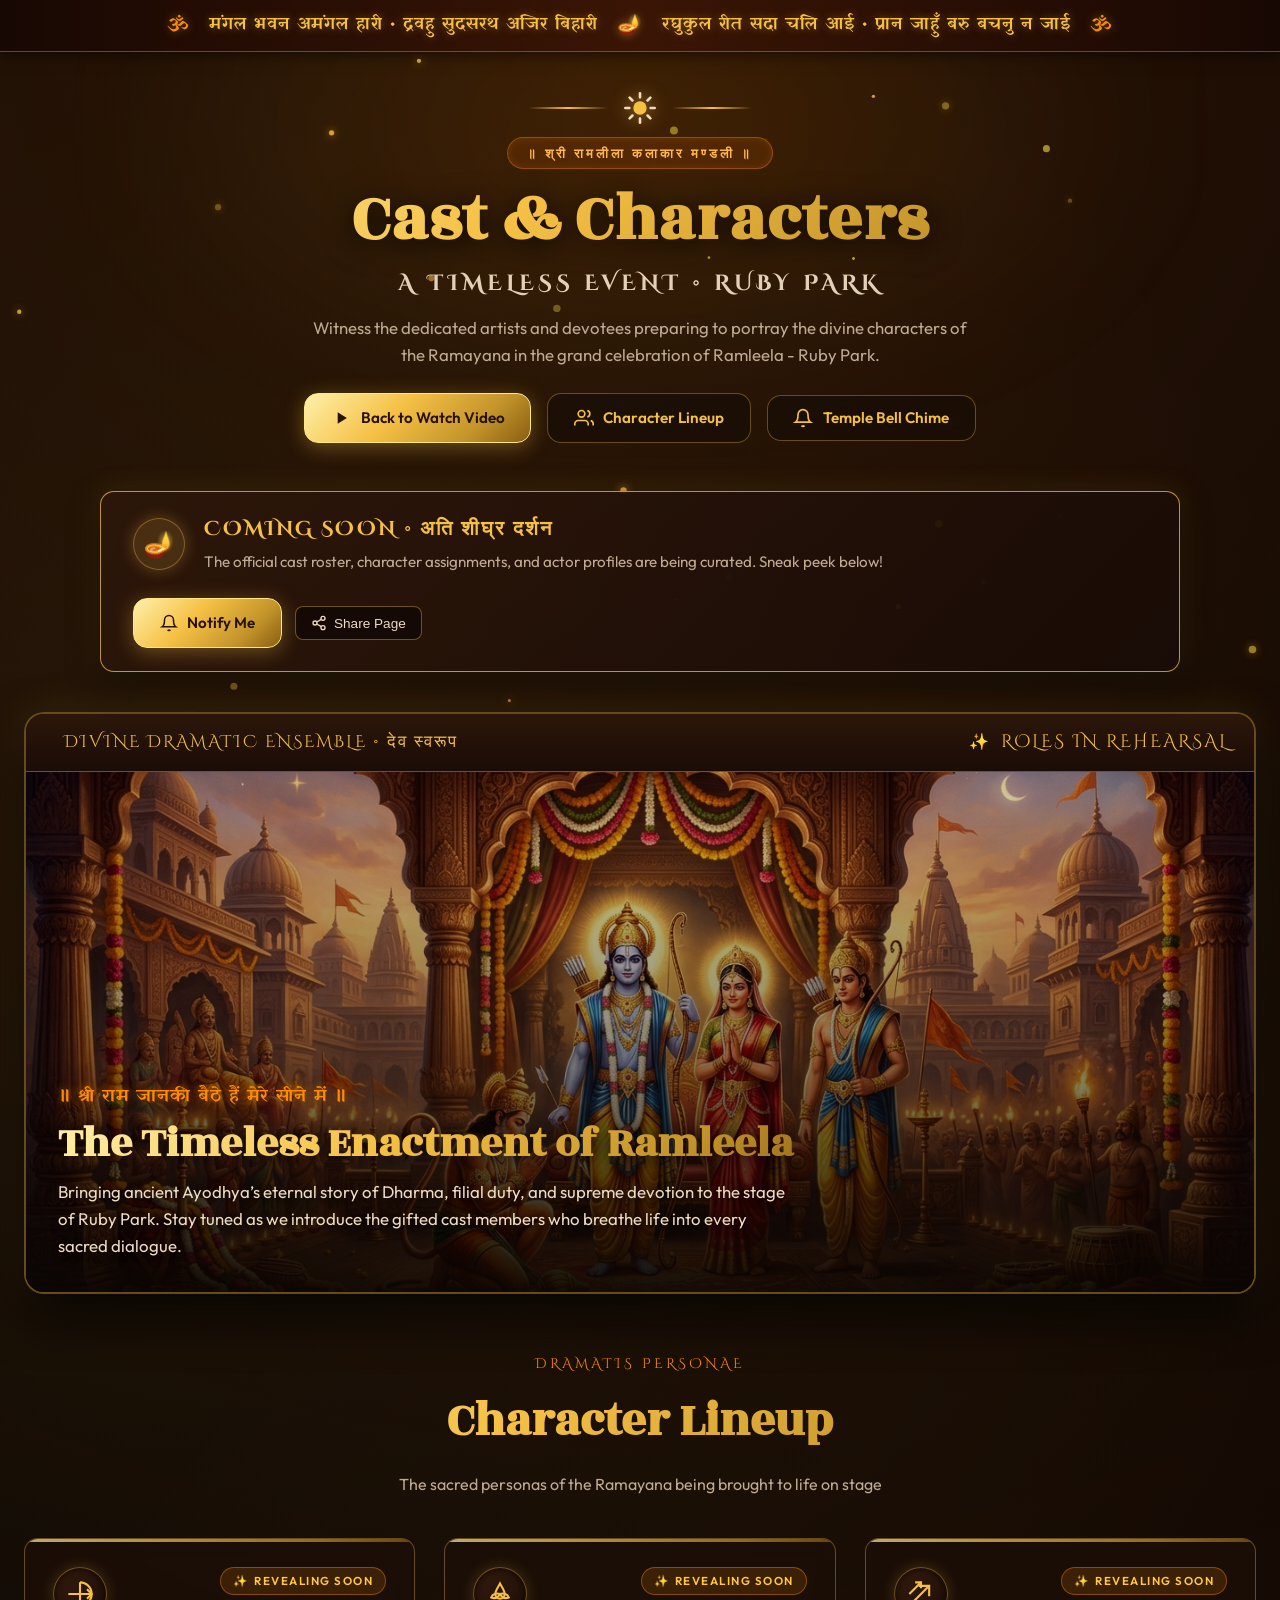
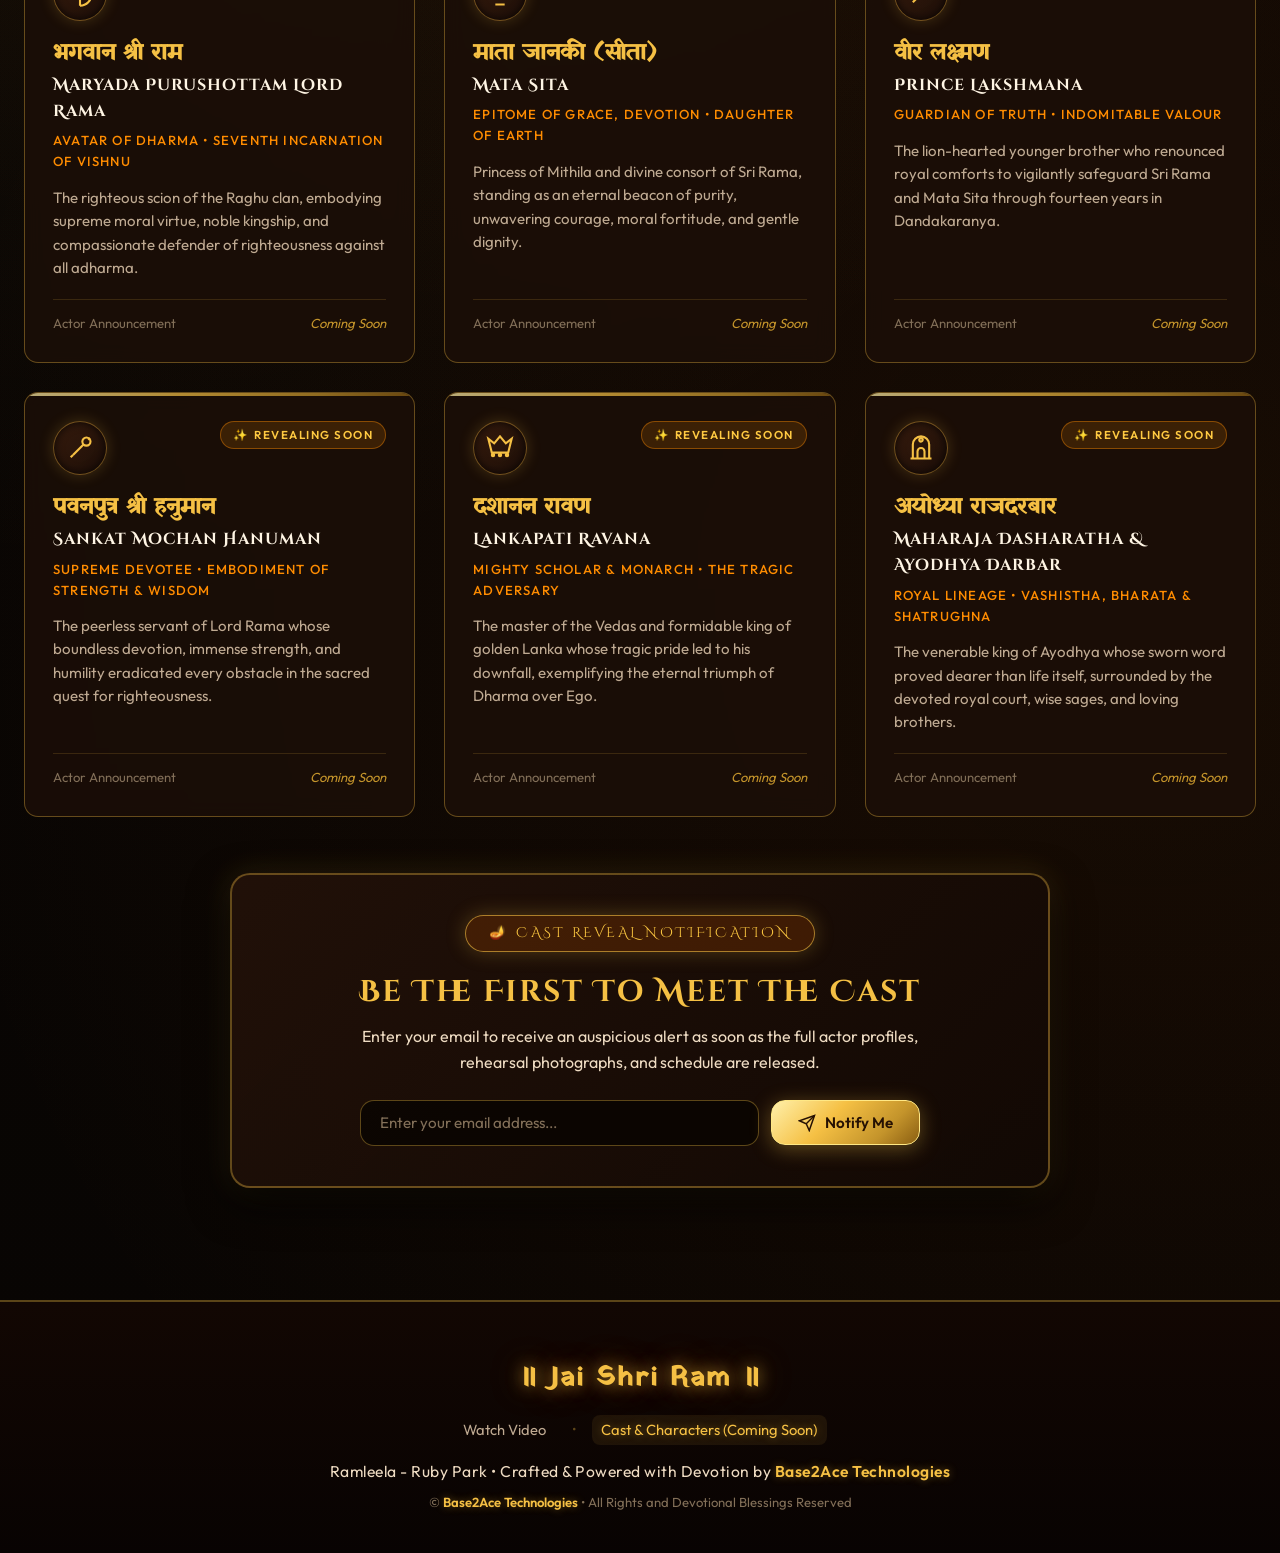
==== commit 4b50eafb: "Add authentic Sample 3 temple colonnade side pillars and link Base2Ace Technologies in footer" ====
--- a/cast.html
+++ b/cast.html
@@ -11,7 +11,7 @@
   <link rel="preconnect" href="https://fonts.gstatic.com" crossorigin>
   <link href="https://fonts.googleapis.com/css2?family=Cinzel+Decorative:wght@700;900&family=Outfit:wght@300;400;500;600;700&family=Rozha+One&family=Yatra+One&display=swap" rel="stylesheet">
   
-  <link rel="stylesheet" href="styles.css">
+  <link rel="stylesheet" href="styles.css?v=11">
   <link rel="icon" href="data:image/svg+xml,<svg xmlns=%22http://www.w3.org/2000/svg%22 viewBox=%220 0 100 100%22><text y=%22.9em%22 font-size=%2290%22>🪔</text></svg>">
 </head>
 <body class="cast-page-body">
@@ -410,10 +410,10 @@
         <a href="cast.html" class="footer-link active">Cast &amp; Characters (Coming Soon)</a>
       </div>
       <p class="footer-credits">
-        Ramleela - Ruby Park • Crafted &amp; Powered with Devotion by <span class="footer-brand">Base2Ace Technologies</span>
+        Ramleela - Ruby Park • Crafted &amp; Powered with Devotion by <a href="https://base2ace.com" target="_blank" rel="noopener noreferrer" class="footer-brand-link">Base2Ace Technologies</a>
       </p>
       <p class="footer-copyright">
-        © Base2Ace Technologies • All Rights and Devotional Blessings Reserved
+        © <a href="https://base2ace.com" target="_blank" rel="noopener noreferrer" class="footer-brand-link">Base2Ace Technologies</a> • All Rights and Devotional Blessings Reserved
       </p>
     </div>
   </footer>
--- a/styles.css
+++ b/styles.css
@@ -311,6 +311,10 @@
   position: relative;
 }
 
+.video-stage-container {
+  position: relative;
+}
+
 .video-pavilion-container {
   background: var(--bg-surface);
   border-radius: var(--radius-lg);
@@ -320,9 +324,12 @@
     0 0 40px rgba(245, 192, 68, 0.15),
     inset 0 0 30px rgba(0, 0, 0, 0.8);
   position: relative;
+  z-index: 2;
   overflow: hidden;
   transition: all var(--transition-normal);
 }
+
+
 
 /* Ancient Carved Arch Border Top */
 .mandap-toran-top {
@@ -401,6 +408,112 @@
 
 .control-btn.btn-fullscreen:hover {
   box-shadow: 0 0 15px rgba(245, 192, 68, 0.7);
+}
+
+/* Devotional Video Like Button */
+.control-btn.btn-like {
+  position: relative;
+  background: rgba(30, 13, 7, 0.9);
+  border: 1px solid rgba(245, 192, 68, 0.45);
+  color: var(--text-primary);
+  display: inline-flex;
+  align-items: center;
+  gap: 0.5rem;
+  padding: 0.48rem 0.9rem;
+  border-radius: var(--radius-sm);
+  cursor: pointer;
+  transition: all var(--transition-fast);
+  user-select: none;
+}
+
+.control-btn.btn-like:hover {
+  background: rgba(50, 18, 10, 0.95);
+  border-color: rgba(255, 107, 107, 0.65);
+  color: #fff;
+  transform: translateY(-1px);
+  box-shadow: 0 4px 18px rgba(255, 75, 75, 0.25);
+}
+
+.control-btn.btn-like .like-heart-icon {
+  width: 17px;
+  height: 17px;
+  stroke: #ff7675;
+  fill: transparent;
+  transition: transform 0.3s cubic-bezier(0.175, 0.885, 0.32, 1.275), fill 0.3s ease, stroke 0.3s ease;
+  flex-shrink: 0;
+}
+
+.control-btn.btn-like:hover .like-heart-icon {
+  transform: scale(1.18);
+  stroke: #ff4757;
+}
+
+.control-btn.btn-like.liked {
+  background: linear-gradient(135deg, rgba(74, 18, 12, 0.95) 0%, rgba(42, 12, 8, 0.95) 100%);
+  border-color: rgba(255, 99, 72, 0.85);
+  color: #ffe8e8;
+  box-shadow: 0 0 16px rgba(255, 71, 87, 0.35);
+}
+
+.control-btn.btn-like.liked .like-heart-icon {
+  fill: #ff4757;
+  stroke: #ff6b81;
+  transform: scale(1.12);
+  filter: drop-shadow(0 0 6px rgba(255, 71, 87, 0.6));
+}
+
+.control-btn.btn-like.liked.animate-pop .like-heart-icon {
+  animation: heartPop 0.55s cubic-bezier(0.175, 0.885, 0.32, 1.275);
+}
+
+@keyframes heartPop {
+  0% { transform: scale(1); }
+  35% { transform: scale(1.45) rotate(-12deg); }
+  70% { transform: scale(0.92) rotate(6deg); }
+  100% { transform: scale(1.12) rotate(0deg); }
+}
+
+.like-count-badge {
+  display: inline-flex;
+  align-items: center;
+  justify-content: center;
+  background: rgba(245, 192, 68, 0.15);
+  border: 1px solid rgba(245, 192, 68, 0.35);
+  color: var(--gold-pure);
+  font-family: var(--font-body);
+  font-weight: 700;
+  font-size: 0.82rem;
+  padding: 0.12rem 0.5rem;
+  border-radius: 999px;
+  min-width: 38px;
+  letter-spacing: 0.5px;
+  transition: all var(--transition-fast);
+}
+
+.control-btn.btn-like.liked .like-count-badge {
+  background: rgba(255, 71, 87, 0.22);
+  border-color: rgba(255, 71, 87, 0.55);
+  color: #ffcccc;
+  box-shadow: 0 0 8px rgba(255, 71, 87, 0.3);
+}
+
+/* Floating +1 particle animation */
+.like-particle-plus-one {
+  position: absolute;
+  top: -8px;
+  right: 12px;
+  color: #ff6b81;
+  font-weight: 800;
+  font-size: 0.82rem;
+  pointer-events: none;
+  animation: floatUpFade 0.85s cubic-bezier(0.2, 0.8, 0.2, 1) forwards;
+  z-index: 20;
+}
+
+@keyframes floatUpFade {
+  0% { opacity: 1; transform: translateY(0) scale(1); }
+  50% { opacity: 0.95; transform: translateY(-16px) scale(1.25); }
+  100% { opacity: 0; transform: translateY(-28px) scale(0.8); }
 }
 
 /* Video Stage Area */
@@ -672,6 +785,36 @@
 .direct-drive-link:hover {
   color: #ffd966;
   text-decoration: underline;
+}
+
+/* Devotional Stats in Mandap Footer */
+.video-devotional-stat {
+  display: inline-flex;
+  align-items: center;
+  gap: 0.45rem;
+  font-size: 0.85rem;
+  color: var(--text-primary);
+  background: rgba(245, 192, 68, 0.08);
+  border: 1px solid rgba(245, 192, 68, 0.25);
+  padding: 0.3rem 0.75rem;
+  border-radius: var(--radius-full);
+}
+
+.video-devotional-stat .stat-heart {
+  font-size: 0.95rem;
+  filter: drop-shadow(0 0 4px rgba(255, 75, 75, 0.6));
+  animation: heartSubtleBeat 2.4s infinite ease-in-out;
+}
+
+@keyframes heartSubtleBeat {
+  0%, 100% { transform: scale(1); }
+  50% { transform: scale(1.15); }
+}
+
+.video-devotional-stat strong {
+  color: var(--gold-pure);
+  font-weight: 700;
+  letter-spacing: 0.5px;
 }
 
 /* ==========================================================================
@@ -1344,10 +1487,23 @@
   letter-spacing: 0.5px;
 }
 
-.footer-brand {
-  color: var(--gold-pure);
+.footer-brand,
+.footer-brand-link,
+.footer-brand-link:visited {
+  color: var(--gold-pure) !important;
   font-weight: 600;
+  text-decoration: none;
   text-shadow: 0 0 8px rgba(245, 192, 68, 0.4);
+  transition: all var(--transition-fast);
+  display: inline-block;
+}
+
+.footer-brand-link:hover,
+.footer-brand-link:focus,
+.footer-brand-link:active {
+  color: var(--gold-glow) !important;
+  text-shadow: 0 0 12px rgba(245, 192, 68, 0.9), 0 0 22px rgba(255, 140, 0, 0.6);
+  transform: translateY(-1px);
 }
 
 .footer-copyright {
@@ -1914,3 +2070,131 @@
   .ethnic-crest-bottom { bottom: 1px; }
 }
 
+/* ==========================================================================
+   VEDIC DEVSTAMBHA TEMPLE PILLARS (Ancient Ayodhya Side Architecture)
+   ========================================================================== */
+.vedic-pillar-flank {
+  position: fixed;
+  top: 0;
+  bottom: 0;
+  height: 100vh;
+  width: clamp(180px, 18vw, 320px);
+  z-index: 1;
+  pointer-events: none;
+  user-select: none;
+  overflow: hidden;
+  transition: opacity 0.4s ease;
+}
+
+.vedic-pillar-flank.pillar-left {
+  left: 0;
+}
+
+.vedic-pillar-flank.pillar-right {
+  right: 0;
+}
+
+.pillar-monument-img {
+  width: 100%;
+  height: 100%;
+  object-fit: cover;
+  display: block;
+  filter: drop-shadow(5px 0 25px rgba(0, 0, 0, 0.95)) drop-shadow(0 0 15px rgba(245, 192, 68, 0.12));
+  animation: pillarSubtleGlow 6s infinite ease-in-out alternate;
+}
+
+.pillar-left .pillar-monument-img {
+  object-position: left center;
+}
+
+.pillar-right .pillar-monument-img {
+  object-position: right center;
+}
+
+@keyframes pillarSubtleGlow {
+  0% {
+    filter: drop-shadow(5px 0 20px rgba(0, 0, 0, 0.95)) drop-shadow(0 0 10px rgba(245, 192, 68, 0.1));
+  }
+  100% {
+    filter: drop-shadow(5px 0 30px rgba(0, 0, 0, 0.95)) drop-shadow(0 0 22px rgba(255, 140, 0, 0.25));
+  }
+}
+
+/* Fire Brazier Ambient Glow Flicker */
+.pillar-brazier-aura {
+  position: absolute;
+  bottom: 33%;
+  width: 110px;
+  height: 75px;
+  background: radial-gradient(circle, rgba(255, 130, 0, 0.8) 0%, rgba(255, 60, 0, 0.28) 50%, transparent 80%);
+  filter: blur(14px);
+  animation: brazierGlowFlicker 2.2s infinite ease-in-out alternate;
+  pointer-events: none;
+}
+
+.pillar-left .pillar-brazier-aura {
+  left: 75%;
+  transform: translate(-50%, 50%);
+}
+
+.pillar-right .pillar-brazier-aura {
+  left: 25%;
+  transform: translate(-50%, 50%);
+}
+
+@keyframes brazierGlowFlicker {
+  0% { transform: translate(-50%, 50%) scale(0.9); opacity: 0.7; }
+  50% { transform: translate(-50%, 50%) scale(1.15); opacity: 1; }
+  100% { transform: translate(-50%, 50%) scale(0.95); opacity: 0.8; }
+}
+
+/* Rising Sacred Spark Embers from Brazier */
+.pillar-spark {
+  position: absolute;
+  bottom: 34%;
+  width: 4px;
+  height: 4px;
+  background: radial-gradient(circle, #fff 10%, #ffd000 60%, #ff4500 100%);
+  border-radius: 50%;
+  box-shadow: 0 0 8px #ff9900, 0 0 16px #ff3300;
+  opacity: 0;
+  pointer-events: none;
+  animation: emberRise 5s infinite cubic-bezier(0.2, 0.8, 0.3, 1);
+}
+
+.pillar-left .p-sp-1 { left: 72%; animation-delay: 0s; animation-duration: 4.8s; }
+.pillar-left .p-sp-2 { left: 78%; animation-delay: 1.2s; animation-duration: 5.5s; width: 3px; height: 3px; }
+.pillar-left .p-sp-3 { left: 75%; animation-delay: 2.5s; animation-duration: 4.2s; width: 5px; height: 5px; }
+.pillar-left .p-sp-4 { left: 70%; animation-delay: 3.6s; animation-duration: 5.0s; width: 3.5px; height: 3.5px; }
+
+.pillar-right .p-sp-1 { left: 22%; animation-delay: 0.3s; animation-duration: 5.0s; }
+.pillar-right .p-sp-2 { left: 28%; animation-delay: 1.6s; animation-duration: 5.2s; width: 3px; height: 3px; }
+.pillar-right .p-sp-3 { left: 25%; animation-delay: 2.9s; animation-duration: 4.5s; width: 5px; height: 5px; }
+.pillar-right .p-sp-4 { left: 20%; animation-delay: 3.9s; animation-duration: 5.4s; width: 3.5px; height: 3.5px; }
+
+@keyframes emberRise {
+  0% { transform: translateY(0) scale(1); opacity: 0; }
+  15% { opacity: 0.95; }
+  65% { opacity: 0.75; }
+  100% { transform: translateY(-380px) scale(0.3); opacity: 0; }
+}
+
+/* Hide pillars in fullscreen mode so video gets entire screen */
+.video-pavilion-container:fullscreen ~ .vedic-pillar-flank,
+.video-pavilion-container:-webkit-full-screen ~ .vedic-pillar-flank {
+  display: none !important;
+}
+
+/* Responsive Scaling */
+@media (max-width: 1280px) {
+  .vedic-pillar-flank {
+    width: clamp(140px, 14vw, 200px);
+  }
+}
+
+@media (max-width: 860px) {
+  .vedic-pillar-flank {
+    display: none !important;
+  }
+}
+
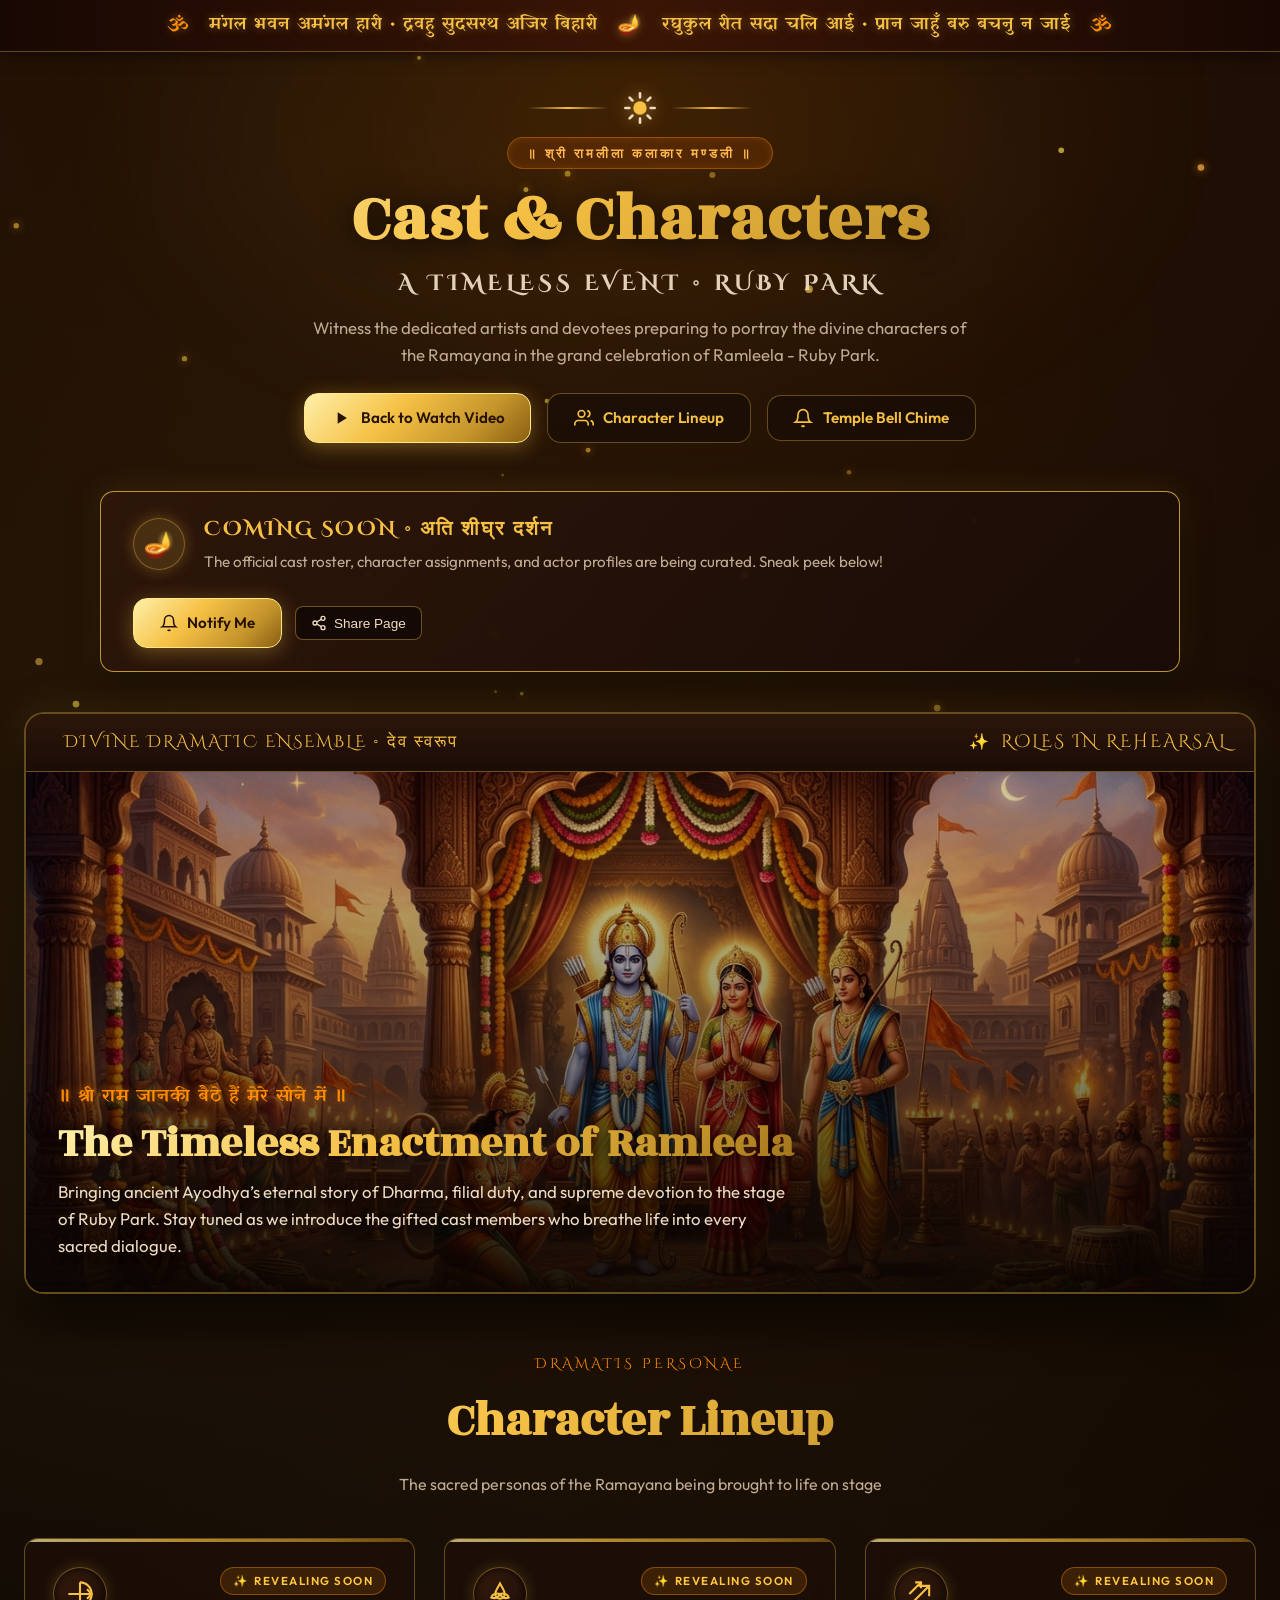
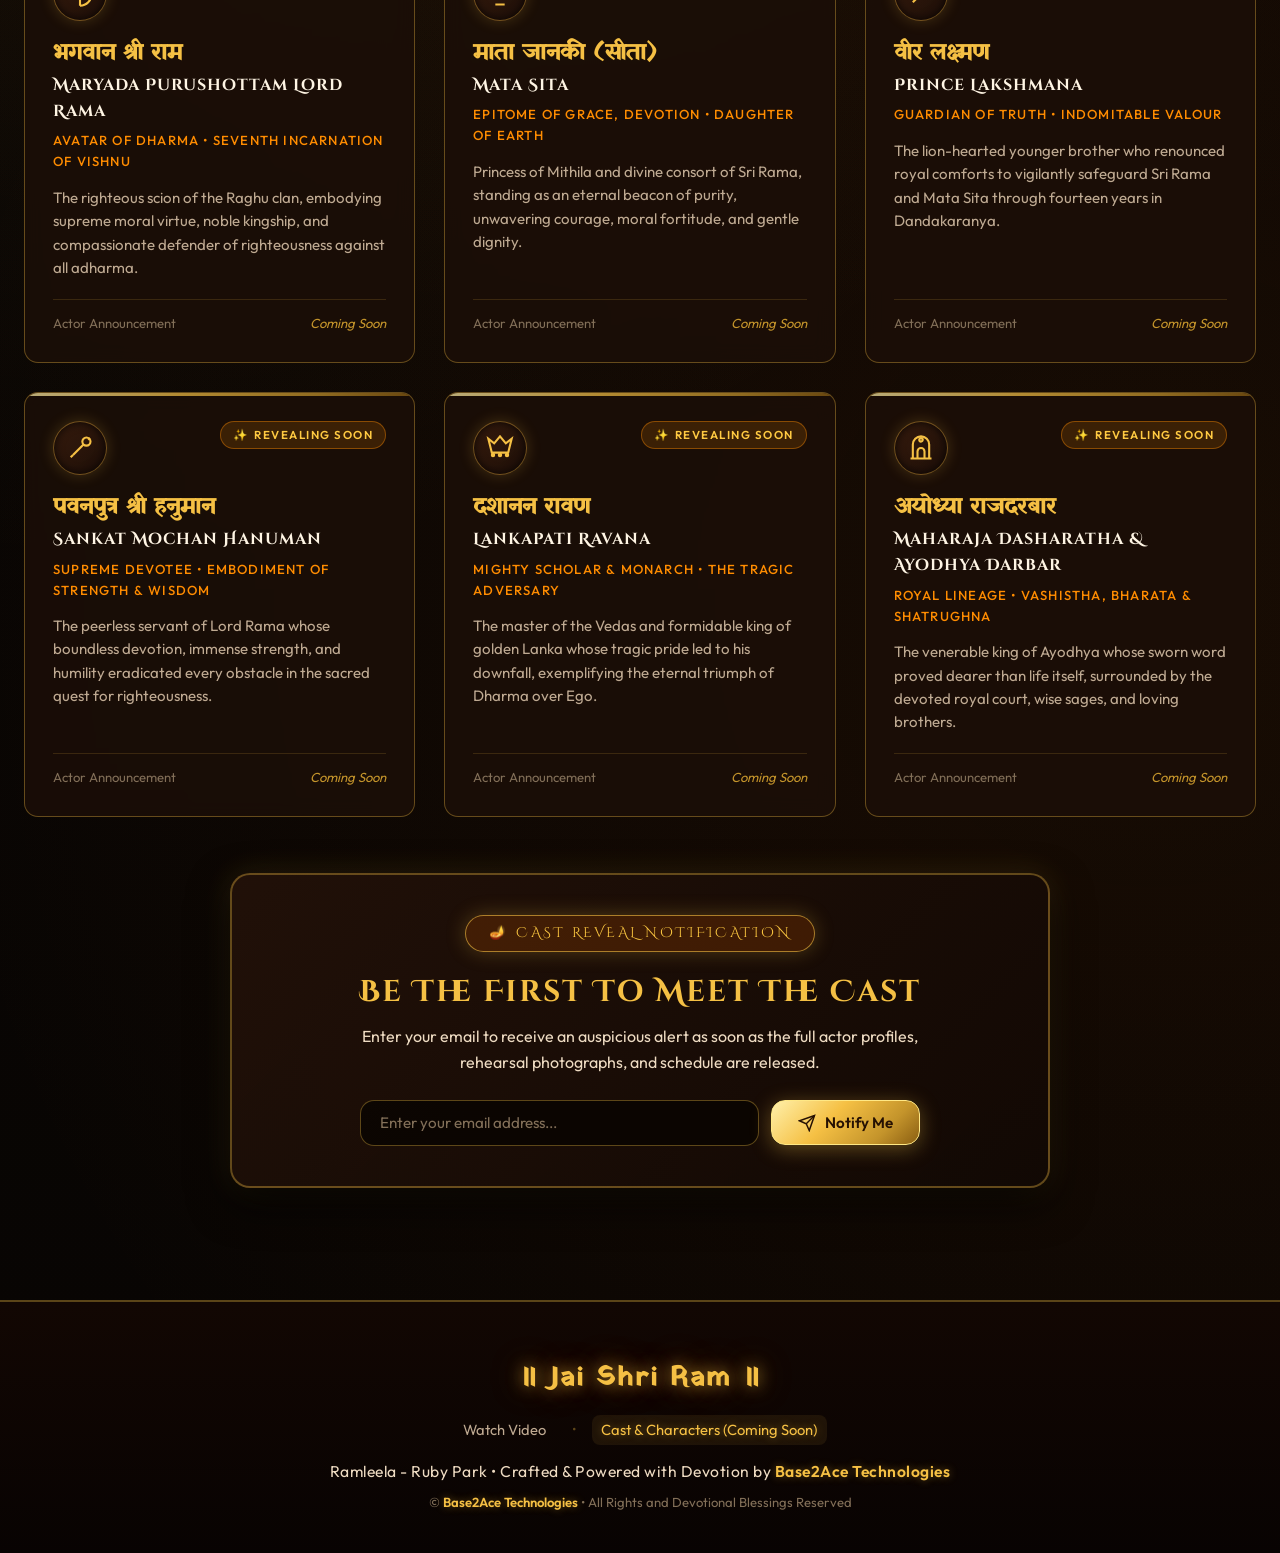
==== commit c250c89e: "Remove golden ethnic overlay frame from video player" ====
--- a/cast.html
+++ b/cast.html
@@ -11,7 +11,7 @@
   <link rel="preconnect" href="https://fonts.gstatic.com" crossorigin>
   <link href="https://fonts.googleapis.com/css2?family=Cinzel+Decorative:wght@700;900&family=Outfit:wght@300;400;500;600;700&family=Rozha+One&family=Yatra+One&display=swap" rel="stylesheet">
   
-  <link rel="stylesheet" href="styles.css?v=11">
+  <link rel="stylesheet" href="styles.css?v=12">
   <link rel="icon" href="data:image/svg+xml,<svg xmlns=%22http://www.w3.org/2000/svg%22 viewBox=%220 0 100 100%22><text y=%22.9em%22 font-size=%2290%22>🪔</text></svg>">
 </head>
 <body class="cast-page-body">
--- a/styles.css
+++ b/styles.css
@@ -534,128 +534,8 @@
   display: block;
 }
 
-/* ==========================================================================
-   ETHNIC THIN FRAME (वैदिक स्वर्ण चौखट) - RAMAYANA ERA ORNAMENTATION
-   ========================================================================== */
 .ethnic-video-frame {
-  position: absolute;
-  top: 0;
-  left: 0;
-  right: 0;
-  bottom: 50px; /* Leaves bottom player controls outside the frame */
-  pointer-events: none !important;
-  z-index: 25;
-  box-sizing: border-box;
-  overflow: hidden;
-  transition: all var(--transition-normal);
-}
-
-/* Outer Bold Burnished Gold Border - Layered Royal Vedic Molding */
-.ethnic-video-frame::before {
-  content: '';
-  position: absolute;
-  inset: 6px;
-  border: 5px solid #f5c044;
-  outline: 2px solid rgba(255, 230, 120, 0.95);
-  outline-offset: 3px;
-  border-radius: 4px;
-  box-shadow: 
-    inset 0 0 25px rgba(245, 192, 68, 0.4),
-    0 0 20px rgba(245, 192, 68, 0.55),
-    0 0 10px rgba(0, 0, 0, 0.95);
-  transition: all var(--transition-normal);
-}
-
-/* Inner Dotted / Beaded Vedic Sacred Thread */
-.ethnic-video-frame::after {
-  content: '';
-  position: absolute;
-  inset: 16px;
-  border: 2.5px dashed rgba(245, 192, 68, 0.9);
-  border-radius: 2px;
-  transition: all var(--transition-normal);
-}
-
-.video-pavilion-container:hover .ethnic-video-frame::before {
-  border-color: #ffe585;
-  outline-color: #ffd966;
-  box-shadow: 
-    inset 0 0 35px rgba(245, 192, 68, 0.5),
-    0 0 28px rgba(245, 192, 68, 0.75),
-    0 0 14px rgba(0, 0, 0, 0.95);
-}
-
-.video-pavilion-container:hover .ethnic-video-frame::after {
-  border-color: #fff0aa;
-}
-
-/* Ornate Corner Brackets (Filigree Lotus & Vedic Scrollwork) */
-.ethnic-corner {
-  position: absolute;
-  width: 52px;
-  height: 52px;
-  filter: drop-shadow(0 2px 6px rgba(0, 0, 0, 0.95));
-  transition: transform var(--transition-normal), filter var(--transition-normal);
-  pointer-events: none;
-}
-
-.ethnic-corner-tl {
-  top: 4px;
-  left: 4px;
-}
-
-.ethnic-corner-tr {
-  top: 4px;
-  right: 4px;
-  transform: scaleX(-1);
-}
-
-.ethnic-corner-bl {
-  bottom: 4px;
-  left: 4px;
-  transform: scaleY(-1);
-}
-
-.ethnic-corner-br {
-  bottom: 4px;
-  right: 4px;
-  transform: scale(-1, -1);
-}
-
-.video-pavilion-container:hover .ethnic-corner {
-  filter: drop-shadow(0 0 10px rgba(245, 192, 68, 0.7)) drop-shadow(0 2px 6px rgba(0, 0, 0, 0.95));
-}
-
-/* Top & Bottom Center Crests */
-.ethnic-crest {
-  position: absolute;
-  left: 50%;
-  transform: translateX(-50%);
-  width: 104px;
-  height: 25px;
-  display: flex;
-  align-items: center;
-  justify-content: center;
-  filter: drop-shadow(0 2px 6px rgba(0, 0, 0, 0.95));
-  pointer-events: none;
-  transition: all var(--transition-normal);
-}
-
-.ethnic-crest svg {
-  width: 100%;
-  height: 100%;
-}
-
-.ethnic-crest-top {
-  top: 3px;
-}
-
-.ethnic-crest-bottom {
-  bottom: 3px;
-}
-
-.video-pavilion-container:hover .ethnic-crest {
-  filter: drop-shadow(0 0 8px rgba(245, 192, 68, 0.55)) drop-shadow(0 2px 6px rgba(0, 0, 0, 0.95));
+  display: none !important;
 }
 
 /* Big Sacred Play Overlay */
@@ -871,75 +751,7 @@
   z-index: 1 !important;
 }
 
-/* Ethnic frame ONLY encompasses the video; bottom controls & top banner are outside */
-.video-pavilion-container:fullscreen .ethnic-video-frame,
-.video-pavilion-container:-webkit-full-screen .ethnic-video-frame {
-  position: absolute !important;
-  top: 0 !important;
-  left: 0 !important;
-  right: 0 !important;
-  bottom: 58px !important; /* Bottom player controls are completely outside the frame */
-}
-
-.video-pavilion-container:fullscreen .ethnic-video-frame::before,
-.video-pavilion-container:-webkit-full-screen .ethnic-video-frame::before {
-  inset: 6px !important;
-  border-width: 5px !important;
-  outline-width: 2px !important;
-  outline-offset: 3px !important;
-}
-
-.video-pavilion-container:fullscreen .ethnic-video-frame::after,
-.video-pavilion-container:-webkit-full-screen .ethnic-video-frame::after {
-  inset: 18px !important;
-  border-width: 2.5px !important;
-}
-
-.video-pavilion-container:fullscreen .ethnic-corner,
-.video-pavilion-container:-webkit-full-screen .ethnic-corner {
-  width: 58px !important;
-  height: 58px !important;
-}
-
-.video-pavilion-container:fullscreen .ethnic-corner-tl,
-.video-pavilion-container:-webkit-full-screen .ethnic-corner-tl {
-  top: 4px !important;
-  left: 4px !important;
-}
-
-.video-pavilion-container:fullscreen .ethnic-corner-tr,
-.video-pavilion-container:-webkit-full-screen .ethnic-corner-tr {
-  top: 4px !important;
-  right: 4px !important;
-}
-
-.video-pavilion-container:fullscreen .ethnic-corner-bl,
-.video-pavilion-container:-webkit-full-screen .ethnic-corner-bl {
-  bottom: 4px !important;
-  left: 4px !important;
-}
-
-.video-pavilion-container:fullscreen .ethnic-corner-br,
-.video-pavilion-container:-webkit-full-screen .ethnic-corner-br {
-  bottom: 4px !important;
-  right: 4px !important;
-}
-
-.video-pavilion-container:fullscreen .ethnic-crest,
-.video-pavilion-container:-webkit-full-screen .ethnic-crest {
-  width: 114px !important;
-  height: 28px !important;
-}
-
-.video-pavilion-container:fullscreen .ethnic-crest-top,
-.video-pavilion-container:-webkit-full-screen .ethnic-crest-top {
-  top: 2px !important;
-}
-
-.video-pavilion-container:fullscreen .ethnic-crest-bottom,
-.video-pavilion-container:-webkit-full-screen .ethnic-crest-bottom {
-  bottom: 2px !important;
-}
+
 
 .video-pavilion-container:fullscreen .mandap-footer,
 .video-pavilion-container:-webkit-full-screen .mandap-footer {
@@ -2043,31 +1855,7 @@
   .notify-form .btn {
     width: 100%;
   }
-  .ethnic-video-frame {
-    bottom: 42px;
-  }
-  .ethnic-video-frame::before {
-    inset: 4px;
-    border-width: 2.5px;
-  }
-  .ethnic-video-frame::after {
-    inset: 9px;
-    border-width: 1.5px;
-  }
-  .ethnic-corner {
-    width: 36px;
-    height: 36px;
-  }
-  .ethnic-corner-tl { top: 2px; left: 2px; }
-  .ethnic-corner-tr { top: 2px; right: 2px; }
-  .ethnic-corner-bl { bottom: 2px; left: 2px; }
-  .ethnic-corner-br { bottom: 2px; right: 2px; }
-  .ethnic-crest {
-    width: 65px;
-    height: 16px;
-  }
-  .ethnic-crest-top { top: 1px; }
-  .ethnic-crest-bottom { bottom: 1px; }
+
 }
 
 /* ==========================================================================
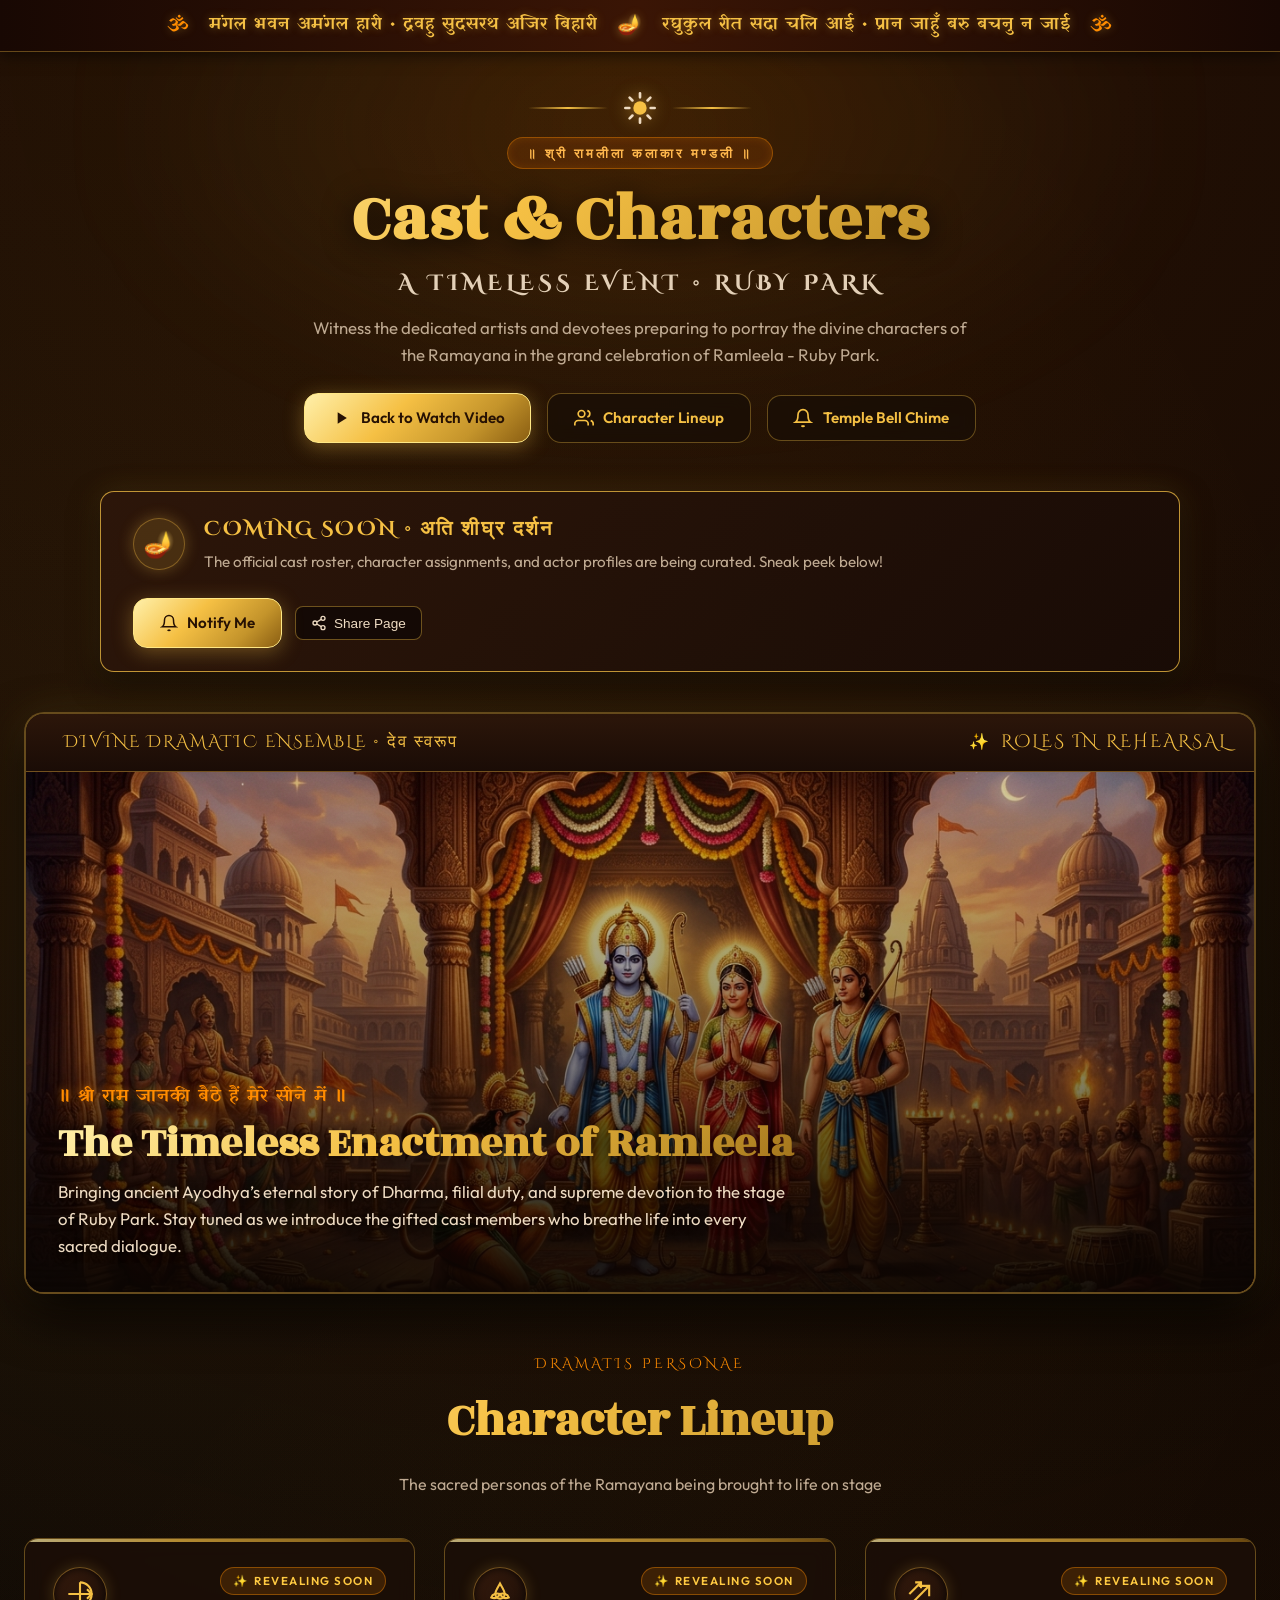
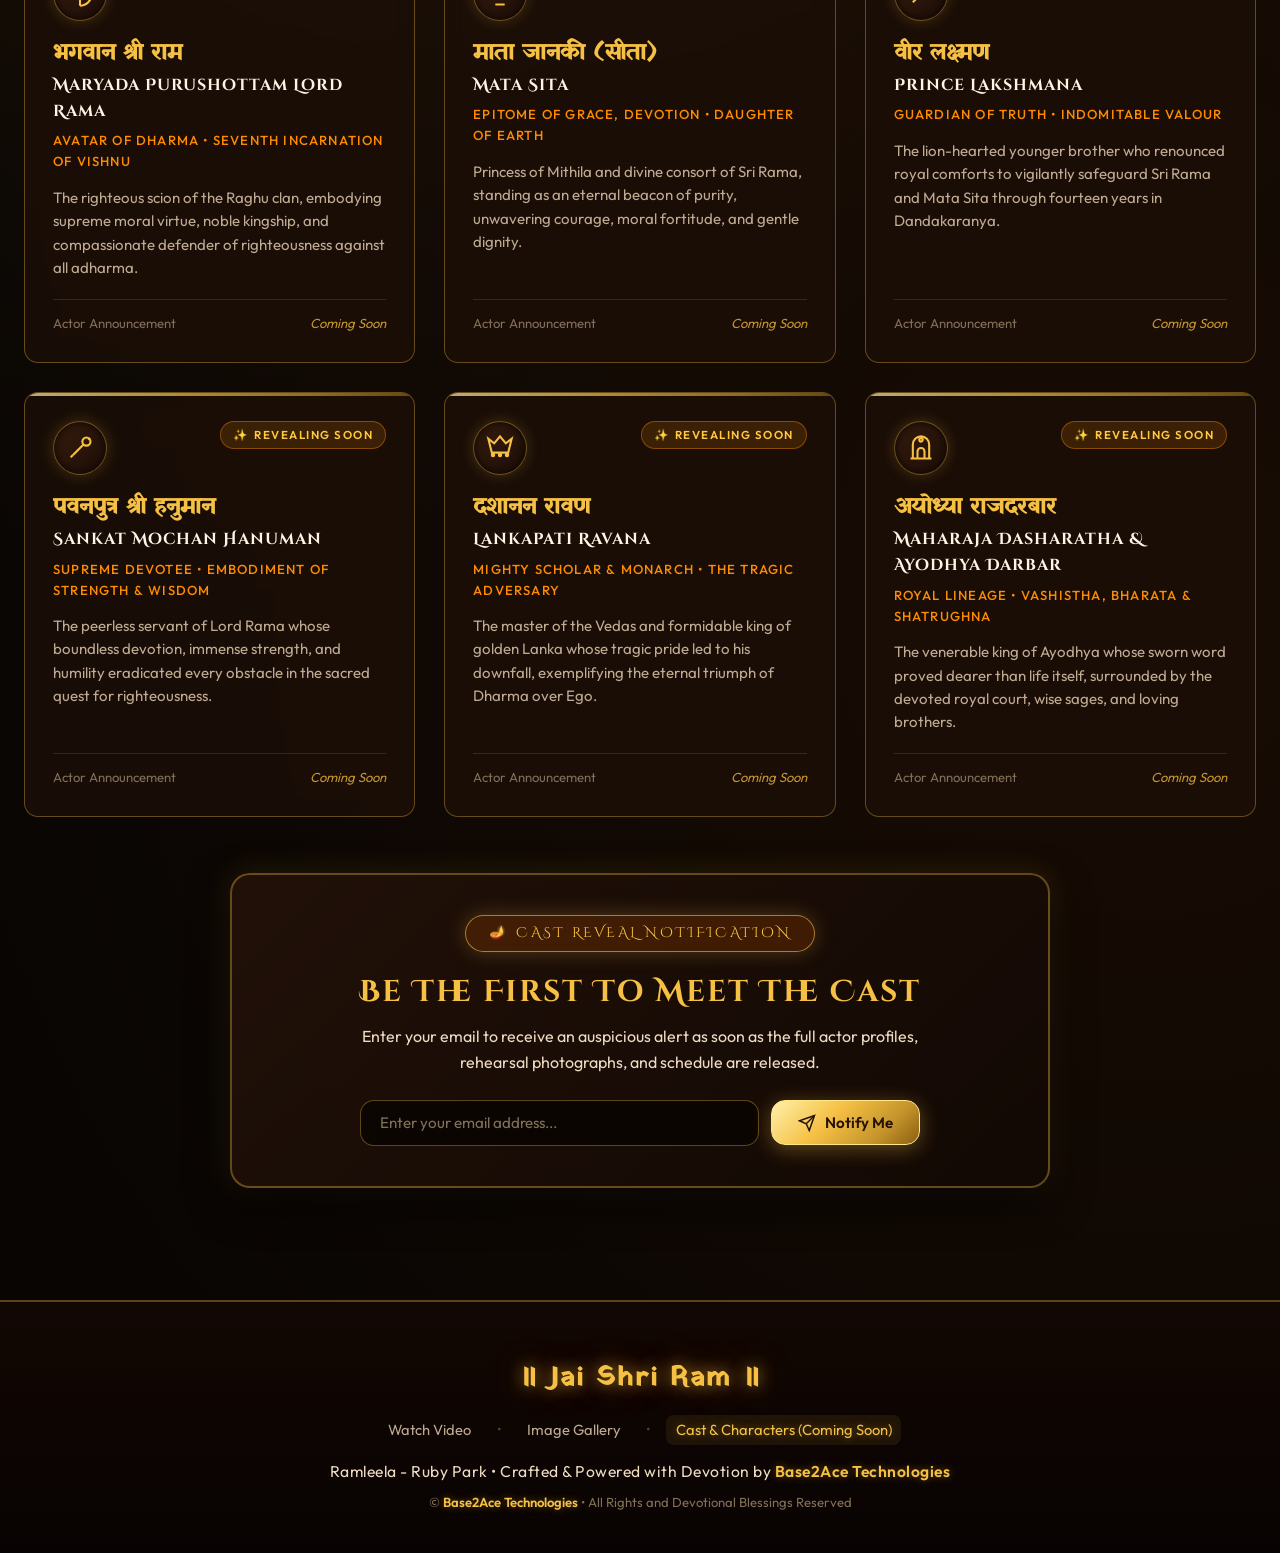
==== commit 2458f626: "feat: live stream all 342 Drive photos in sacred carousel with Drive natural ordering, English galle" ====
--- a/cast.html
+++ b/cast.html
@@ -11,7 +11,7 @@
   <link rel="preconnect" href="https://fonts.gstatic.com" crossorigin>
   <link href="https://fonts.googleapis.com/css2?family=Cinzel+Decorative:wght@700;900&family=Outfit:wght@300;400;500;600;700&family=Rozha+One&family=Yatra+One&display=swap" rel="stylesheet">
   
-  <link rel="stylesheet" href="styles.css?v=12">
+  <link rel="stylesheet" href="styles.css?v=13">
   <link rel="icon" href="data:image/svg+xml,<svg xmlns=%22http://www.w3.org/2000/svg%22 viewBox=%220 0 100 100%22><text y=%22.9em%22 font-size=%2290%22>🪔</text></svg>">
 </head>
 <body class="cast-page-body">
@@ -407,6 +407,8 @@
       <div class="footer-links">
         <a href="index.html" class="footer-link">Watch Video</a>
         <span class="footer-link-divider">•</span>
+        <a href="index.html#gallery-section" class="footer-link">Image Gallery</a>
+        <span class="footer-link-divider">•</span>
         <a href="cast.html" class="footer-link active">Cast &amp; Characters (Coming Soon)</a>
       </div>
       <p class="footer-credits">
--- a/styles.css
+++ b/styles.css
@@ -820,252 +820,479 @@
   color: var(--text-secondary);
 }
 
-/* Image Manager Bar (Notice & In-browser replacer helper) */
-.gallery-toolbar {
-  background: rgba(30, 16, 9, 0.7);
-  border: 1px dashed var(--border-gold);
-  border-radius: var(--radius-md);
-  padding: 1rem 1.5rem;
+/* ==========================================================================
+   AUTHENTIC TEMPLE CAROUSEL (342 Photographs streamed live from Google Drive)
+   ========================================================================== */
+.gallery-section {
+  padding: 3.5rem 0 5rem;
+  position: relative;
+  z-index: 2;
+}
+
+.gallery-head {
+  text-align: center;
+  margin-bottom: 2.2rem;
+}
+
+.gallery-sacred-badge {
+  display: inline-flex;
+  align-items: center;
+  gap: 0.6rem;
+  margin-bottom: 0.75rem;
+  background: rgba(245, 192, 68, 0.08);
+  border: 1px solid var(--border-gold);
+  padding: 0.35rem 1.1rem;
+  border-radius: var(--radius-full);
+}
+
+.gallery-sacred-badge .sacred-om {
+  color: var(--gold-pure);
+  font-family: var(--font-vedic);
+  font-size: 1.1rem;
+}
+
+.gallery-toolbar-actions {
+  display: flex;
+  align-items: center;
+  justify-content: center;
+  gap: 0.85rem;
+  margin-top: 1.3rem;
+  flex-wrap: wrap;
+}
+
+/* Carousel Container */
+.carousel-container {
+  max-width: 1040px;
+  margin: 0 auto;
+  position: relative;
+}
+
+/* Carousel Stage Wrapper */
+.carousel-stage-wrapper {
+  display: flex;
+  align-items: center;
+  justify-content: center;
+  gap: 1.25rem;
+  position: relative;
   margin-bottom: 2rem;
+}
+
+/* Nav Arrows */
+.carousel-arrow {
+  flex-shrink: 0;
+  width: 54px;
+  height: 54px;
+  border-radius: 50%;
+  display: flex;
+  align-items: center;
+  justify-content: center;
+  background: linear-gradient(135deg, rgba(38, 19, 10, 0.95) 0%, rgba(18, 9, 5, 0.95) 100%);
+  border: 2px solid var(--border-gold);
+  color: var(--gold-pure);
+  cursor: pointer;
+  transition: all var(--transition-fast);
+  box-shadow: 0 8px 25px rgba(0, 0, 0, 0.7);
+  z-index: 10;
+  outline: none;
+}
+
+.carousel-arrow:hover {
+  transform: scale(1.12);
+  border-color: #ffd966;
+  color: #fff;
+  box-shadow: 0 0 25px rgba(245, 192, 68, 0.4), 0 10px 30px rgba(0, 0, 0, 0.9);
+}
+
+.carousel-arrow:active {
+  transform: scale(0.96);
+}
+
+/* Sacred Temple Frame around Active Carousel Photo */
+.temple-frame-wrapper.carousel-frame {
+  flex: 1;
+  max-width: 880px;
+  width: 100%;
+  background: linear-gradient(135deg, #2b1408 0%, #150904 50%, #2b1408 100%);
+  border: 4px solid #c4942b;
+  outline: 2px solid rgba(255, 230, 120, 0.85);
+  outline-offset: -7px;
+  border-radius: 6px;
+  padding: 12px 12px 10px;
+  box-shadow: inset 0 0 25px rgba(0, 0, 0, 0.95), 0 20px 50px rgba(0, 0, 0, 0.85), 0 0 35px rgba(245, 192, 68, 0.15);
+  position: relative;
+  transition: border-color var(--transition-normal), box-shadow var(--transition-normal);
+}
+
+.temple-frame-wrapper.carousel-frame:hover {
+  border-color: #ffd966;
+  outline-color: #fff0aa;
+  box-shadow: inset 0 0 25px rgba(245, 192, 68, 0.25), 0 25px 60px rgba(0, 0, 0, 0.95), 0 0 45px rgba(245, 192, 68, 0.25);
+}
+
+/* Corner Filigree Brackets */
+.frame-corner {
+  position: absolute;
+  width: 18px;
+  height: 18px;
+  border: 2.5px solid #ffd966;
+  z-index: 6;
+  pointer-events: none;
+  filter: drop-shadow(0 0 4px rgba(0, 0, 0, 0.9));
+  transition: all var(--transition-fast);
+}
+
+.frame-corner-tl { top: 3px; left: 3px; border-right: none; border-bottom: none; }
+.frame-corner-tr { top: 3px; right: 3px; border-left: none; border-bottom: none; }
+.frame-corner-bl { bottom: 3px; left: 3px; border-right: none; border-top: none; }
+.frame-corner-br { bottom: 3px; right: 3px; border-left: none; border-top: none; }
+
+.temple-frame-wrapper.carousel-frame:hover .frame-corner {
+  border-color: #fff;
+  filter: drop-shadow(0 0 8px #ffd966);
+}
+
+/* Frame Header Bar inside Temple Frame */
+.carousel-frame-header {
   display: flex;
   align-items: center;
   justify-content: space-between;
+  padding: 0.2rem 0.5rem 0.6rem;
+  border-bottom: 1px solid rgba(245, 192, 68, 0.18);
+  margin-bottom: 0.6rem;
+}
+
+.carousel-counter-badge {
+  font-family: var(--font-ancient);
+  font-size: 0.95rem;
+  color: var(--gold-pure);
+  background: rgba(245, 192, 68, 0.12);
+  border: 1px solid rgba(245, 192, 68, 0.3);
+  padding: 0.2rem 0.85rem;
+  border-radius: var(--radius-full);
+  letter-spacing: 0.5px;
+  text-shadow: 0 0 6px rgba(245, 192, 68, 0.3);
+}
+
+.carousel-shloka-title {
+  font-family: var(--font-divine);
+  font-size: 1.15rem;
+  color: #ffd966;
+  letter-spacing: 1px;
+  text-shadow: 0 0 10px rgba(245, 192, 68, 0.5);
+}
+
+/* Inner Matte & Image Area */
+.frame-inner-matte.carousel-matte {
+  position: relative;
+  width: 100%;
+  aspect-ratio: 16 / 10;
+  max-height: 60vh;
+  min-height: 320px;
+  overflow: hidden;
+  border-radius: 3px;
+  background: #080302;
+  box-shadow: inset 0 0 20px rgba(0, 0, 0, 0.98);
+  cursor: zoom-in;
+  display: flex;
+  align-items: center;
+  justify-content: center;
+}
+
+.carousel-framed-img {
+  width: 100%;
+  height: 100%;
+  object-fit: contain;
+  display: block;
+  transition: opacity 0.35s ease, transform 0.5s cubic-bezier(0.16, 1, 0.3, 1);
+  user-select: none;
+}
+
+.temple-frame-wrapper.carousel-frame:hover .carousel-framed-img {
+  transform: scale(1.02);
+}
+
+/* Image Loader Spinner inside Matte */
+.carousel-img-loader {
+  position: absolute;
+  inset: 0;
+  display: flex;
+  align-items: center;
+  justify-content: center;
+  background: rgba(8, 3, 2, 0.65);
+  backdrop-filter: blur(4px);
+  z-index: 5;
+  opacity: 0;
+  pointer-events: none;
+  transition: opacity 0.2s ease;
+}
+
+.carousel-img-loader.visible {
+  opacity: 1;
+}
+
+.loader-om-spinner {
+  font-family: var(--font-vedic);
+  font-size: 2.2rem;
+  color: var(--gold-pure);
+  animation: omPulseSpin 2s infinite ease-in-out;
+  filter: drop-shadow(0 0 12px rgba(245, 192, 68, 0.8));
+}
+
+@keyframes omPulseSpin {
+  0% { transform: scale(0.9); opacity: 0.6; }
+  50% { transform: scale(1.15); opacity: 1; }
+  100% { transform: scale(0.9); opacity: 0.6; }
+}
+
+/* Plaque below frame */
+.frame-plaque.carousel-plaque {
+  display: flex;
+  align-items: center;
+  justify-content: center;
+  padding: 0.75rem 0.5rem 0.3rem;
+  border-top: 1px solid rgba(245, 192, 68, 0.2);
+  margin-top: 0.6rem;
   flex-wrap: wrap;
-  gap: 1rem;
-}
-
-.toolbar-info {
-  display: flex;
-  align-items: center;
-  gap: 0.85rem;
-  color: var(--text-primary);
-  font-size: 0.92rem;
-}
-
-.toolbar-info svg {
-  color: var(--gold-pure);
-  flex-shrink: 0;
-}
-
-.toolbar-actions {
+  gap: 0.5rem;
+}
+
+.plaque-left {
   display: flex;
   align-items: center;
   gap: 0.75rem;
   flex-wrap: wrap;
 }
 
-/* Gallery Grid */
-.gallery-grid {
-  display: grid;
-  grid-template-columns: repeat(auto-fill, minmax(360px, 1fr));
-  gap: 1.75rem;
-}
-
-.gallery-card {
-  background: var(--bg-card);
+.plaque-title {
+  font-family: var(--font-ancient);
+  color: var(--text-primary);
+  font-size: 0.95rem;
+  letter-spacing: 1px;
+}
+
+.plaque-filename {
+  font-family: monospace;
+  font-size: 0.78rem;
+  background: rgba(245, 192, 68, 0.1);
+  border: 1px solid rgba(245, 192, 68, 0.25);
+  color: #ffd966;
+  padding: 0.15rem 0.45rem;
+  border-radius: 3px;
+}
+
+.plaque-right {
+  display: flex;
+  align-items: center;
+  gap: 0.6rem;
+}
+
+.carousel-drive-link {
+  display: inline-flex;
+  align-items: center;
+  gap: 0.35rem;
+  font-size: 0.82rem;
+  color: var(--gold-pure);
+  text-decoration: none;
+  background: rgba(245, 192, 68, 0.1);
+  border: 1px solid rgba(245, 192, 68, 0.3);
+  padding: 0.25rem 0.65rem;
+  border-radius: 4px;
+  transition: all var(--transition-fast);
+}
+
+.carousel-drive-link:hover {
+  background: rgba(245, 192, 68, 0.25);
+  color: #fff;
+  border-color: #ffd966;
+  box-shadow: 0 0 10px rgba(245, 192, 68, 0.3);
+}
+
+/* Slideshow Progress Bar */
+.carousel-progress-track {
+  width: 100%;
+  height: 3px;
+  background: rgba(255, 255, 255, 0.08);
+  border-radius: 2px;
+  overflow: hidden;
+  margin-top: 0.5rem;
+}
+
+.carousel-progress-bar {
+  height: 100%;
+  width: 0%;
+  background: var(--gold-grad);
+  box-shadow: 0 0 8px rgba(245, 192, 68, 0.6);
+}
+
+/* ==========================================================================
+   THUMBNAIL STRIP REEL
+   ========================================================================== */
+.thumbnail-strip-section {
+  margin-top: 1.5rem;
+  background: rgba(18, 9, 5, 0.75);
+  border: 1px solid rgba(245, 192, 68, 0.25);
   border-radius: var(--radius-md);
+  padding: 1rem 1.25rem 1.1rem;
+  box-shadow: 0 10px 30px rgba(0, 0, 0, 0.6);
+}
+
+.thumbnail-strip-header {
+  display: flex;
+  align-items: center;
+  justify-content: space-between;
+  margin-bottom: 0.75rem;
+  flex-wrap: wrap;
+  gap: 0.5rem;
+}
+
+.thumb-strip-title {
+  font-family: var(--font-ancient);
+  font-size: 1rem;
+  color: var(--gold-pure);
+  letter-spacing: 0.5px;
+}
+
+.thumb-strip-hint {
+  font-size: 0.8rem;
+  color: var(--text-muted);
+}
+
+.thumbnail-reel-wrapper {
+  display: flex;
+  align-items: center;
+  gap: 0.6rem;
+  position: relative;
+}
+
+.thumb-reel-btn {
+  flex-shrink: 0;
+  width: 38px;
+  height: 38px;
+  border-radius: 50%;
+  display: flex;
+  align-items: center;
+  justify-content: center;
+  background: rgba(28, 14, 7, 0.9);
   border: 1px solid var(--border-gold);
+  color: var(--gold-pure);
+  cursor: pointer;
+  transition: all var(--transition-fast);
+  box-shadow: 0 4px 15px rgba(0, 0, 0, 0.5);
+}
+
+.thumb-reel-btn:hover {
+  transform: scale(1.1);
+  border-color: #ffd966;
+  color: #fff;
+  box-shadow: 0 0 12px rgba(245, 192, 68, 0.4);
+}
+
+.thumbnail-track {
+  display: flex;
+  gap: 0.65rem;
+  overflow-x: auto;
+  scroll-behavior: smooth;
+  padding: 0.5rem 0.2rem;
+  scrollbar-width: thin;
+  scrollbar-color: #c4942b rgba(20, 10, 5, 0.8);
+  flex-grow: 1;
+}
+
+.thumbnail-track::-webkit-scrollbar {
+  height: 6px;
+}
+
+.thumbnail-track::-webkit-scrollbar-track {
+  background: rgba(18, 9, 5, 0.8);
+  border-radius: 3px;
+}
+
+.thumbnail-track::-webkit-scrollbar-thumb {
+  background: #c4942b;
+  border-radius: 3px;
+}
+
+.thumbnail-track::-webkit-scrollbar-thumb:hover {
+  background: #ffd966;
+}
+
+.thumb-item {
+  flex: 0 0 108px;
+  height: 70px;
+  position: relative;
+  border-radius: 3px;
   overflow: hidden;
-  transition: all var(--transition-normal);
-  position: relative;
-  display: flex;
-  flex-direction: column;
-  box-shadow: 0 8px 25px rgba(0, 0, 0, 0.5);
-}
-
-.gallery-card:hover {
-  transform: translateY(-6px);
+  border: 2px solid rgba(196, 148, 43, 0.35);
+  background: #0e0502;
+  cursor: pointer;
+  padding: 0;
+  transition: all 0.25s cubic-bezier(0.16, 1, 0.3, 1);
+  outline: none;
+}
+
+.thumb-item:hover {
+  transform: translateY(-3px) scale(1.04);
   border-color: var(--gold-pure);
-  box-shadow: 0 15px 35px rgba(0, 0, 0, 0.7), 0 0 25px rgba(245, 192, 68, 0.25);
-}
-
-.gallery-card-img-wrapper {
-  position: relative;
-  width: 100%;
-  aspect-ratio: 16 / 10;
-  overflow: hidden;
-  background-color: #120703;
-  cursor: pointer;
-}
-
-.gallery-card-img-wrapper img {
+  box-shadow: 0 6px 18px rgba(0, 0, 0, 0.8);
+}
+
+.thumb-item.active {
+  border-color: #ffd966;
+  outline: 1.5px solid rgba(255, 230, 120, 0.85);
+  box-shadow: 0 0 14px rgba(255, 217, 102, 0.75), inset 0 0 6px rgba(255, 217, 102, 0.3);
+  transform: scale(1.08);
+  z-index: 3;
+}
+
+.thumb-img {
   width: 100%;
   height: 100%;
   object-fit: cover;
-  transition: transform var(--transition-slow);
   display: block;
 }
 
-.gallery-card:hover .gallery-card-img-wrapper img {
-  transform: scale(1.05);
-}
-
-/* Image Card Overlay */
-.card-hover-overlay {
+.thumb-num-badge {
   position: absolute;
-  inset: 0;
-  background: linear-gradient(180deg, rgba(14, 7, 3, 0.1) 0%, rgba(14, 7, 3, 0.8) 100%);
-  opacity: 0;
-  display: flex;
-  align-items: center;
-  justify-content: center;
-  gap: 0.8rem;
-  transition: opacity var(--transition-fast);
-}
-
-.gallery-card-img-wrapper:hover .card-hover-overlay {
-  opacity: 1;
-}
-
-.overlay-btn {
-  padding: 0.6rem 1rem;
-  border-radius: var(--radius-sm);
-  font-size: 0.85rem;
-  font-weight: 600;
-  display: inline-flex;
-  align-items: center;
-  gap: 0.4rem;
-  cursor: pointer;
-  border: none;
-  background: var(--gold-grad);
-  color: #241103;
-  box-shadow: 0 4px 15px rgba(0, 0, 0, 0.5);
-  transition: transform var(--transition-fast);
-}
-
-.overlay-btn:hover {
-  transform: scale(1.05);
-}
-
-.overlay-btn.btn-replace {
-  background: rgba(18, 9, 5, 0.9);
-  color: var(--gold-pure);
-  border: 1px solid var(--border-gold);
-}
-
-.gallery-card-body {
-  padding: 1.25rem 1.4rem;
-  display: flex;
-  flex-direction: column;
-  flex-grow: 1;
-}
-
-.card-devanagari-title {
-  font-family: var(--font-divine);
-  font-size: 1.25rem;
-  color: var(--gold-pure);
-  margin-bottom: 0.25rem;
-  letter-spacing: 0.5px;
-}
-
-.card-english-title {
-  font-family: var(--font-ancient);
-  font-size: 0.9rem;
-  color: var(--text-primary);
-  letter-spacing: 1.5px;
-  text-transform: uppercase;
-  margin-bottom: 0.6rem;
-}
-
-.card-desc {
-  font-size: 0.9rem;
-  color: var(--text-secondary);
-  line-height: 1.5;
-  margin-bottom: 1rem;
-  flex-grow: 1;
-}
-
-.card-footer {
-  display: flex;
-  align-items: center;
-  justify-content: space-between;
-  border-top: 1px solid rgba(245, 192, 68, 0.15);
-  padding-top: 0.75rem;
-  font-size: 0.8rem;
-  color: var(--text-muted);
-}
-
-.placeholder-badge {
-  display: inline-flex;
-  align-items: center;
-  gap: 0.35rem;
-  padding: 0.2rem 0.6rem;
-  border-radius: 4px;
-  background: rgba(245, 192, 68, 0.1);
-  color: #ffc955;
+  bottom: 2px;
+  right: 2px;
+  font-size: 0.65rem;
+  font-weight: 700;
   font-family: monospace;
-  font-size: 0.75rem;
-}
-
-/* ==========================================================================
-   IMAGE REPLACEMENT INSTRUCTION MODAL / ACCORDION
-   ========================================================================== */
-.instruction-guide-card {
-  margin-top: 2.5rem;
-  background: linear-gradient(135deg, rgba(32, 17, 9, 0.9) 0%, rgba(18, 9, 5, 0.95) 100%);
-  border: 1px solid var(--border-gold);
-  border-radius: var(--radius-lg);
-  padding: 1.75rem;
-  box-shadow: 0 10px 30px rgba(0, 0, 0, 0.6);
-}
-
-.guide-title {
-  font-family: var(--font-ancient);
-  font-size: 1.15rem;
-  color: var(--gold-pure);
-  letter-spacing: 1px;
-  margin-bottom: 0.75rem;
-  display: flex;
-  align-items: center;
-  gap: 0.6rem;
-}
-
-.guide-steps {
-  display: grid;
-  grid-template-columns: repeat(auto-fit, minmax(240px, 1fr));
-  gap: 1.25rem;
-  margin-top: 1rem;
-}
-
-.step-card {
-  background: rgba(12, 6, 3, 0.6);
-  border: 1px solid rgba(245, 192, 68, 0.2);
-  border-radius: var(--radius-sm);
-  padding: 1rem;
-}
-
-.step-num {
-  display: inline-flex;
-  align-items: center;
-  justify-content: center;
-  width: 26px;
-  height: 26px;
-  background: var(--gold-pure);
-  color: #210d02;
-  font-weight: 700;
-  border-radius: 50%;
-  font-size: 0.85rem;
-  margin-bottom: 0.5rem;
-}
-
-.step-card h4 {
-  font-size: 0.95rem;
-  color: var(--text-divine);
-  margin-bottom: 0.35rem;
-}
-
-.step-card p {
-  font-size: 0.85rem;
-  color: var(--text-secondary);
-  line-height: 1.45;
-}
-
-.step-card code {
-  color: #ffbe44;
-  background: rgba(0, 0, 0, 0.5);
-  padding: 0.15rem 0.35rem;
-  border-radius: 3px;
-  font-size: 0.8rem;
+  padding: 1px 4px;
+  background: rgba(0, 0, 0, 0.8);
+  color: #ffd966;
+  border-radius: 2px;
+  border: 1px solid rgba(245, 192, 68, 0.3);
+  pointer-events: none;
+}
+
+/* Responsive Carousel Adjustments */
+@media (max-width: 768px) {
+  .carousel-stage-wrapper {
+    flex-direction: column;
+    gap: 0.8rem;
+  }
+
+  .carousel-arrow {
+    position: absolute;
+    top: 45%;
+    transform: translateY(-50%);
+    width: 44px;
+    height: 44px;
+  }
+
+  .carousel-arrow-prev { left: 8px; }
+  .carousel-arrow-next { right: 8px; }
+
+  .frame-inner-matte.carousel-matte {
+    min-height: 240px;
+    max-height: 45vh;
+  }
+
+  .thumb-item {
+    flex: 0 0 88px;
+    height: 58px;
+  }
 }
 
 /* ==========================================================================
@@ -1169,13 +1396,13 @@
 .lightbox-modal {
   position: fixed;
   inset: 0;
-  background: rgba(6, 3, 2, 0.94);
-  backdrop-filter: blur(12px);
+  background: rgba(6, 3, 2, 0.95);
+  backdrop-filter: blur(14px);
   z-index: 9999;
   display: none;
   align-items: center;
   justify-content: center;
-  padding: 2rem;
+  padding: 1.5rem;
   opacity: 0;
   transition: opacity var(--transition-normal);
 }
@@ -1187,29 +1414,43 @@
 
 .lightbox-content {
   position: relative;
-  max-width: 1000px;
+  max-width: 1040px;
   width: 100%;
-  max-height: 90vh;
+  max-height: 92vh;
   display: flex;
   flex-direction: column;
   align-items: center;
 }
 
+/* Grand Lightbox Frame Wrapper */
+.lightbox-frame-wrapper {
+  max-width: 960px;
+  width: 100%;
+  padding: 10px;
+  border: 4px solid #c4942b;
+  outline: 2px solid rgba(255, 230, 120, 0.9);
+  outline-offset: -6px;
+  background: linear-gradient(135deg, #2b1408 0%, #150904 50%, #2b1408 100%);
+  box-shadow: 0 20px 60px rgba(0, 0, 0, 0.95), 0 0 35px rgba(245, 192, 68, 0.2);
+}
+
 .lightbox-img-wrapper {
   position: relative;
-  max-height: 75vh;
+  max-height: 68vh;
   width: 100%;
   display: flex;
   justify-content: center;
+  align-items: center;
+  background: #090402;
+  overflow: hidden;
+  border-radius: 2px;
 }
 
 .lightbox-img-wrapper img {
-  max-height: 75vh;
+  max-height: 68vh;
   max-width: 100%;
-  border-radius: var(--radius-md);
-  border: 2px solid var(--border-gold);
-  box-shadow: 0 10px 40px rgba(0, 0, 0, 0.9);
   object-fit: contain;
+  display: block;
 }
 
 .lightbox-caption {
@@ -1217,16 +1458,38 @@
   text-align: center;
 }
 
+.lightbox-counter-badge {
+  display: inline-block;
+  background: rgba(245, 192, 68, 0.15);
+  border: 1px solid var(--border-gold);
+  color: var(--gold-pure);
+  font-family: var(--font-ancient);
+  font-size: 0.95rem;
+  padding: 0.2rem 1rem;
+  border-radius: var(--radius-full);
+  margin-bottom: 0.4rem;
+  letter-spacing: 1px;
+}
+
 .lightbox-caption h3 {
   font-family: var(--font-divine);
-  font-size: 1.5rem;
-  color: var(--gold-pure);
-  margin-bottom: 0.25rem;
+  font-size: 1.4rem;
+  color: var(--gold-pure);
+  margin-bottom: 0.2rem;
 }
 
 .lightbox-caption p {
   color: var(--text-secondary);
-  font-size: 0.95rem;
+  font-size: 0.88rem;
+}
+
+.lightbox-actions {
+  margin-top: 0.65rem;
+}
+
+.btn-sm {
+  padding: 0.4rem 0.9rem;
+  font-size: 0.82rem;
 }
 
 .lightbox-close-btn {
